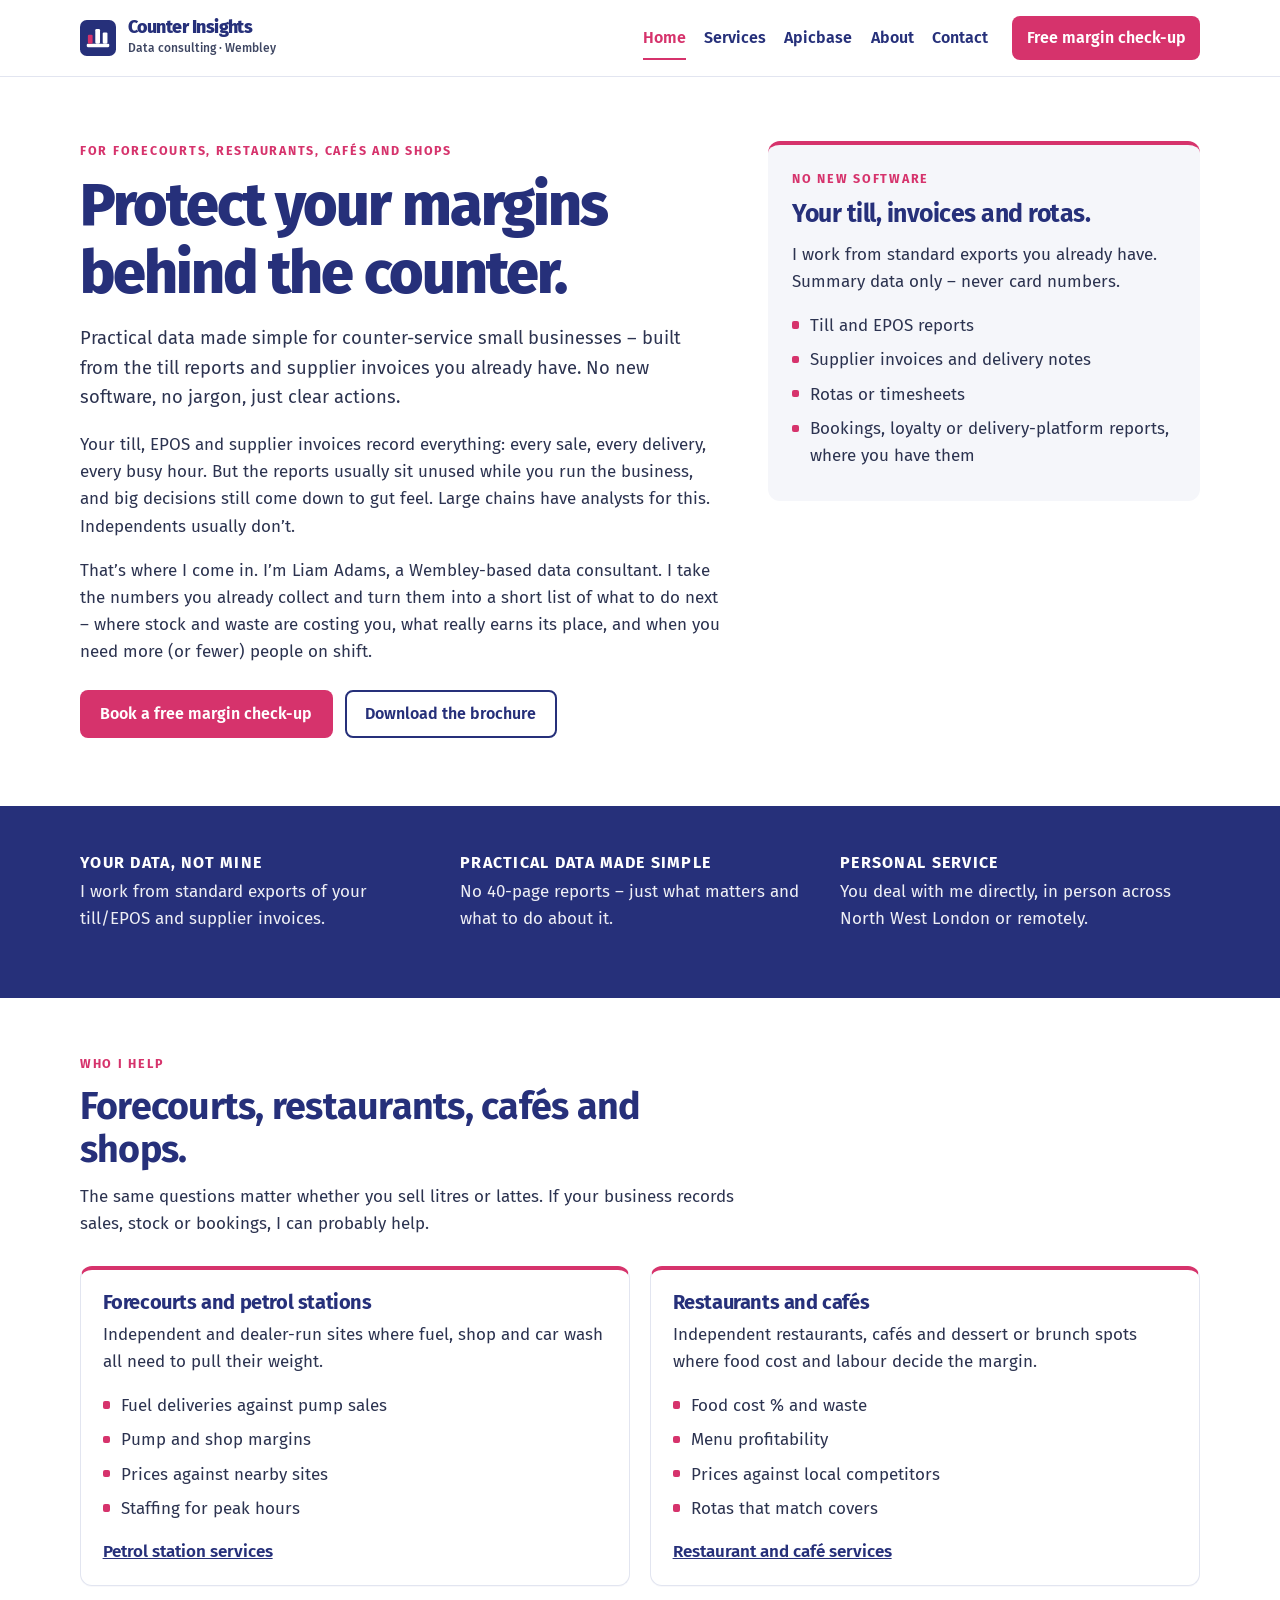
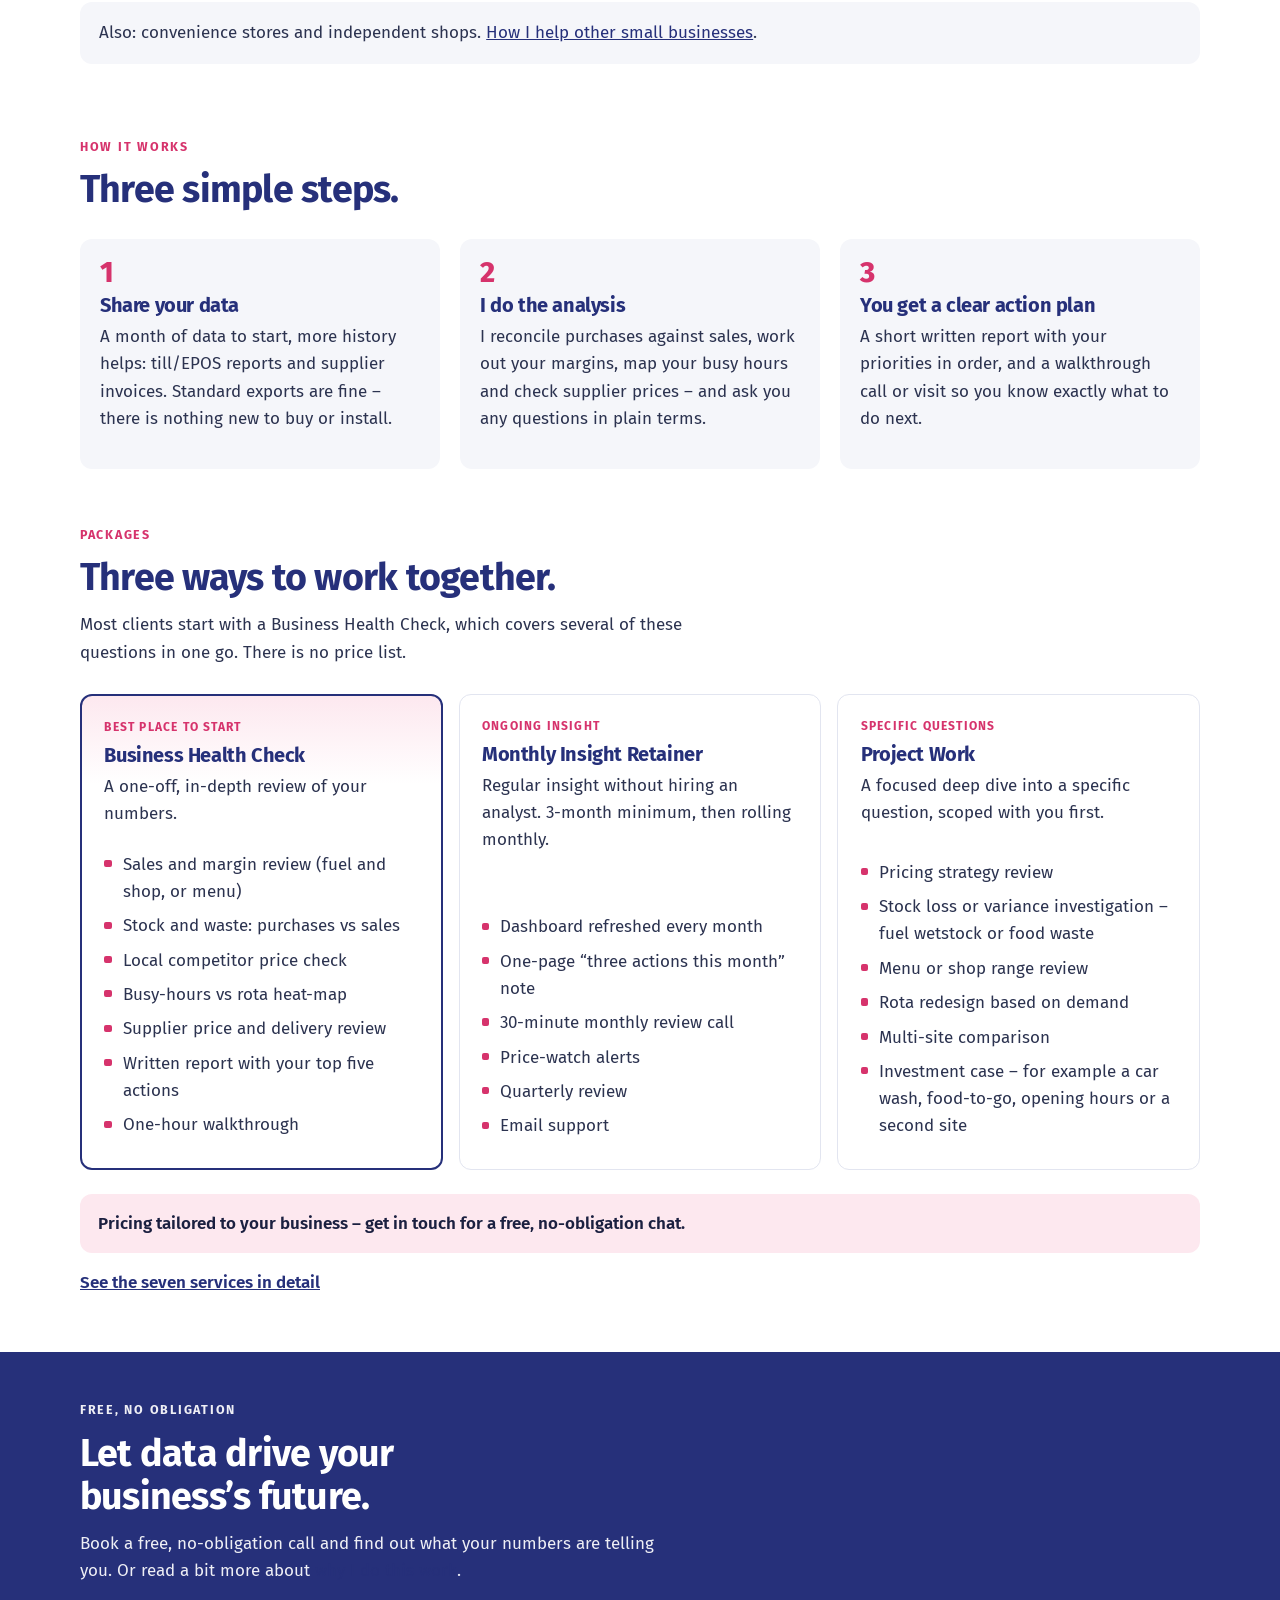
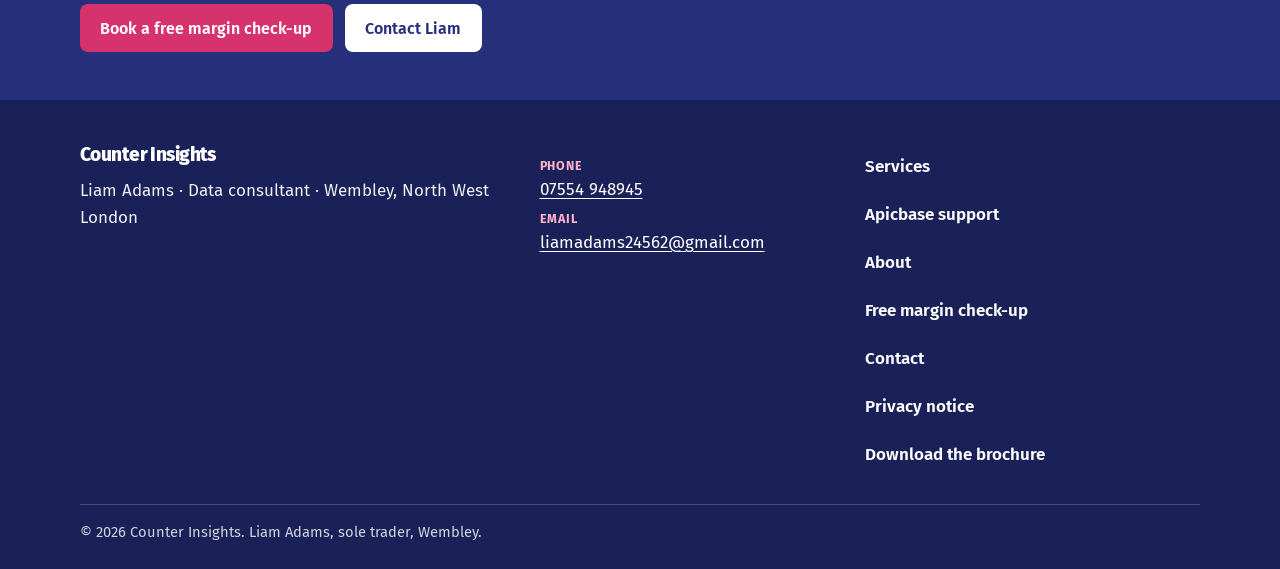
==== index.html @ f40fc2a0 "Add the Counter Insights marketing site Static pages for services, Apicbase support, about, a free m" ====
<!DOCTYPE html>
<html lang="en-GB">
<head>
  <meta charset="utf-8">
  <meta name="viewport" content="width=device-width, initial-scale=1">
  <title>Counter Insights | Protect your margins</title>
  <meta name="description" content="Data consulting for restaurants, cafés, shops and petrol stations. Turn the till, stock and rota numbers you already have into clear actions. Based in Wembley, North West London.">
  <meta name="author" content="Liam Adams">
  <meta name="theme-color" content="#26307a">
  <link rel="canonical" href="https://counter-insights-website.netlify.app/">
  <meta property="og:title" content="Counter Insights | Protect your margins">
  <meta property="og:description" content="Practical data for restaurants, cafés, shops and petrol stations, built from the till reports and supplier invoices you already have.">
  <meta property="og:type" content="website">
  <meta property="og:locale" content="en_GB">
  <meta property="og:site_name" content="Counter Insights">
  <meta property="og:url" content="https://counter-insights-website.netlify.app/">
  <meta property="og:image" content="https://counter-insights-website.netlify.app/assets/og-image.png">
  <meta property="og:image:width" content="1200">
  <meta property="og:image:height" content="630">
  <meta property="og:image:alt" content="Counter Insights. Protect your margins behind the counter.">
  <meta name="twitter:card" content="summary_large_image">
  <link rel="icon" href="assets/favicon.svg" type="image/svg+xml">
  <link rel="icon" href="assets/favicon-32.png" type="image/png" sizes="32x32">
  <link rel="apple-touch-icon" href="assets/apple-touch-icon.png">
  <link rel="stylesheet" href="css/styles.css">
  <script type="application/ld+json">
  {
    "@context": "https://schema.org",
    "@type": "ProfessionalService",
    "name": "Counter Insights",
    "description": "Practical data consulting for restaurants, cafés, shops and petrol stations.",
    "founder": {
      "@type": "Person",
      "name": "Liam Adams",
      "jobTitle": "Data consultant"
    },
    "areaServed": [
      { "@type": "AdministrativeArea", "name": "North West London" },
      { "@type": "Country", "name": "United Kingdom" }
    ],
    "address": {
      "@type": "PostalAddress",
      "addressLocality": "Wembley",
      "addressRegion": "London",
      "addressCountry": "GB"
    },
    "telephone": "+447554948945",
    "email": "liamadams24562@gmail.com",
    "image": "https://counter-insights-website.netlify.app/assets/og-image.png",
    "url": "https://counter-insights-website.netlify.app/"
  }
  </script>
  <script>document.documentElement.classList.add("js");</script>
</head>
<body>
  <a class="skip-link" href="#main">Skip to content</a>
  <header class="site-header">
    <div class="container header-inner">
      <a class="wordmark" href="index.html">
        <img src="assets/favicon.svg" alt="" width="36" height="36">
        <span>
          <span class="wordmark-name">Counter Insights</span>
          <span class="wordmark-tag">Data consulting · Wembley</span>
        </span>
      </a>
      <button class="nav-toggle" type="button" aria-expanded="false" aria-controls="site-nav">
        <span class="nav-toggle-icon" aria-hidden="true"></span>
        <span class="visually-hidden">Menu</span>
      </button>
      <nav id="site-nav" class="site-nav" aria-label="Main">
        <ul>
          <li><a href="index.html" aria-current="page">Home</a></li>
          <li><a href="services.html">Services</a></li>
          <li><a href="apicbase.html">Apicbase</a></li>
          <li><a href="about.html">About</a></li>
          <li><a href="contact.html">Contact</a></li>
          <li><a class="nav-cta" href="margin-check.html">Free margin check-up</a></li>
        </ul>
      </nav>
    </div>
  </header>

  <main id="main">
    <section class="hero">
      <div class="container hero-grid">
        <div>
          <p class="eyebrow">For forecourts, restaurants, cafés and shops</p>
          <h1>Protect your margins behind the counter.</h1>
          <p class="lede">Practical data made simple for counter-service small businesses – built from the till reports and supplier invoices you already have. No new software, no jargon, just clear actions.</p>
          <p>Your till, EPOS and supplier invoices record everything: every sale, every delivery, every busy hour. But the reports usually sit unused while you run the business, and big decisions still come down to gut feel. Large chains have analysts for this. Independents usually don’t.</p>
          <p>That’s where I come in. I’m Liam Adams, a Wembley-based data consultant. I take the numbers you already collect and turn them into a short list of what to do next – where stock and waste are costing you, what really earns its place, and when you need more (or fewer) people on shift.</p>
          <div class="actions">
            <a class="button button-primary" href="margin-check.html">Book a free margin check-up</a>
            <a class="button button-secondary" href="assets/counter-insights-brochure.pdf" download>Download the brochure</a>
          </div>
        </div>
        <aside class="hero-panel" aria-label="What the work is built from">
          <p class="eyebrow">No new software</p>
          <h2>Your till, invoices and rotas.</h2>
          <p>I work from standard exports you already have. Summary data only – never card numbers.</p>
          <ul class="ticks">
            <li>Till and EPOS reports</li>
            <li>Supplier invoices and delivery notes</li>
            <li>Rotas or timesheets</li>
            <li>Bookings, loyalty or delivery-platform reports, where you have them</li>
          </ul>
        </aside>
      </div>
    </section>

    <section class="band" aria-labelledby="principles-heading">
      <div class="container">
        <h2 id="principles-heading" class="visually-hidden">How I work</h2>
        <div class="principle-grid">
          <article class="principle">
            <h3>Your data, not mine</h3>
            <p>I work from standard exports of your till/EPOS and supplier invoices.</p>
          </article>
          <article class="principle">
            <h3>Practical data made simple</h3>
            <p>No 40-page reports – just what matters and what to do about it.</p>
          </article>
          <article class="principle">
            <h3>Personal service</h3>
            <p>You deal with me directly, in person across North West London or remotely.</p>
          </article>
        </div>
      </div>
    </section>

    <section class="section" aria-labelledby="who-heading">
      <div class="container">
        <div class="section-head">
          <p class="eyebrow">Who I help</p>
          <h2 id="who-heading">Forecourts, restaurants, cafés and shops.</h2>
          <p>The same questions matter whether you sell litres or lattes. If your business records sales, stock or bookings, I can probably help.</p>
        </div>
        <div class="card-grid two">
          <article class="card card-accent">
            <h3><a href="services.html#petrol-stations">Forecourts and petrol stations</a></h3>
            <p>Independent and dealer-run sites where fuel, shop and car wash all need to pull their weight.</p>
            <ul class="ticks">
              <li>Fuel deliveries against pump sales</li>
              <li>Pump and shop margins</li>
              <li>Prices against nearby sites</li>
              <li>Staffing for peak hours</li>
            </ul>
            <p class="more"><a href="services.html#petrol-stations">Petrol station services</a></p>
          </article>
          <article class="card card-accent">
            <h3><a href="services.html#restaurants">Restaurants and cafés</a></h3>
            <p>Independent restaurants, cafés and dessert or brunch spots where food cost and labour decide the margin.</p>
            <ul class="ticks">
              <li>Food cost % and waste</li>
              <li>Menu profitability</li>
              <li>Prices against local competitors</li>
              <li>Rotas that match covers</li>
            </ul>
            <p class="more"><a href="services.html#restaurants">Restaurant and café services</a></p>
          </article>
        </div>
        <p class="note">Also: convenience stores and independent shops. <a href="services.html#shops">How I help other small businesses</a>.</p>
      </div>
    </section>

    <section class="section section-follow" aria-labelledby="how-heading">
      <div class="container">
        <div class="section-head">
          <p class="eyebrow">How it works</p>
          <h2 id="how-heading">Three simple steps.</h2>
        </div>
        <div class="steps">
          <article class="step">
            <span class="step-num">1</span>
            <h3>Share your data</h3>
            <p>A month of data to start, more history helps: till/EPOS reports and supplier invoices. Standard exports are fine – there is nothing new to buy or install.</p>
          </article>
          <article class="step">
            <span class="step-num">2</span>
            <h3>I do the analysis</h3>
            <p>I reconcile purchases against sales, work out your margins, map your busy hours and check supplier prices – and ask you any questions in plain terms.</p>
          </article>
          <article class="step">
            <span class="step-num">3</span>
            <h3>You get a clear action plan</h3>
            <p>A short written report with your priorities in order, and a walkthrough call or visit so you know exactly what to do next.</p>
          </article>
        </div>
      </div>
    </section>

    <section class="section section-follow" id="packages" aria-labelledby="packages-heading">
      <div class="container">
        <div class="section-head">
          <p class="eyebrow">Packages</p>
          <h2 id="packages-heading">Three ways to work together.</h2>
          <p>Most clients start with a Business Health Check, which covers several of these questions in one go. There is no price list.</p>
        </div>
        <div class="package-grid">
          <article class="package package-featured">
            <p class="package-kicker">Best place to start</p>
            <h3>Business Health Check</h3>
            <p>A one-off, in-depth review of your numbers.</p>
            <ul class="ticks">
              <li>Sales and margin review (fuel and shop, or menu)</li>
              <li>Stock and waste: purchases vs sales</li>
              <li>Local competitor price check</li>
              <li>Busy-hours vs rota heat-map</li>
              <li>Supplier price and delivery review</li>
              <li>Written report with your top five actions</li>
              <li>One-hour walkthrough</li>
            </ul>
          </article>
          <article class="package">
            <p class="package-kicker">Ongoing insight</p>
            <h3>Monthly Insight Retainer</h3>
            <p>Regular insight without hiring an analyst. 3-month minimum, then rolling monthly.</p>
            <ul class="ticks">
              <li>Dashboard refreshed every month</li>
              <li>One-page “three actions this month” note</li>
              <li>30-minute monthly review call</li>
              <li>Price-watch alerts</li>
              <li>Quarterly review</li>
              <li>Email support</li>
            </ul>
          </article>
          <article class="package">
            <p class="package-kicker">Specific questions</p>
            <h3>Project Work</h3>
            <p>A focused deep dive into a specific question, scoped with you first.</p>
            <ul class="ticks">
              <li>Pricing strategy review</li>
              <li>Stock loss or variance investigation – fuel wetstock or food waste</li>
              <li>Menu or shop range review</li>
              <li>Rota redesign based on demand</li>
              <li>Multi-site comparison</li>
              <li>Investment case – for example a car wash, food-to-go, opening hours or a second site</li>
            </ul>
          </article>
        </div>
        <p class="price-note">Pricing tailored to your business – get in touch for a free, no-obligation chat.</p>
        <p class="more"><a href="services.html#seven-services">See the seven services in detail</a></p>
      </div>
    </section>

    <section class="cta-band" aria-labelledby="cta-heading">
      <div class="container">
        <p class="eyebrow eyebrow-light">Free, no obligation</p>
        <h2 id="cta-heading">Let data drive your business’s future.</h2>
        <p>Book a free, no-obligation call and find out what your numbers are telling you. Or read a bit more about <a href="about.html">why I do this work</a>.</p>
        <div class="actions">
          <a class="button button-primary" href="margin-check.html">Book a free margin check-up</a>
          <a class="button button-on-navy" href="contact.html">Contact Liam</a>
        </div>
      </div>
    </section>
  </main>

  <footer class="site-footer">
    <div class="container footer-grid">
      <div>
        <p class="footer-brand">Counter Insights</p>
        <p>Liam Adams · Data consultant · Wembley, North West London</p>
      </div>
      <div>
        <ul class="contact-list">
          <li>
            <span>Phone</span>
            <a href="tel:+447554948945">07554 948945</a>
          </li>
          <li>
            <span>Email</span>
            <a href="mailto:liamadams24562@gmail.com">liamadams24562@gmail.com</a>
          </li>
        </ul>
      </div>
      <nav aria-label="Footer">
        <ul class="footer-nav">
          <li><a href="services.html">Services</a></li>
          <li><a href="apicbase.html">Apicbase support</a></li>
          <li><a href="about.html">About</a></li>
          <li><a href="margin-check.html">Free margin check-up</a></li>
          <li><a href="contact.html">Contact</a></li>
          <li><a href="privacy.html">Privacy notice</a></li>
          <li><a href="assets/counter-insights-brochure.pdf" download>Download the brochure</a></li>
        </ul>
      </nav>
    </div>
    <div class="container">
      <p class="legal">© 2026 Counter Insights. Liam Adams, sole trader, Wembley.</p>
    </div>
  </footer>
  <script src="js/nav.js"></script>
</body>
</html>
---- css/styles.css ----
@font-face {
  font-family: "Fira Sans";
  font-style: normal;
  font-weight: 400;
  font-display: swap;
  src: url("../fonts/fira-sans-400.woff2") format("woff2");
}

@font-face {
  font-family: "Fira Sans";
  font-style: italic;
  font-weight: 400;
  font-display: swap;
  src: url("../fonts/fira-sans-400i.woff2") format("woff2");
}

@font-face {
  font-family: "Fira Sans";
  font-style: normal;
  font-weight: 500;
  font-display: swap;
  src: url("../fonts/fira-sans-500.woff2") format("woff2");
}

@font-face {
  font-family: "Fira Sans";
  font-style: normal;
  font-weight: 600;
  font-display: swap;
  src: url("../fonts/fira-sans-600.woff2") format("woff2");
}

@font-face {
  font-family: "Fira Sans";
  font-style: normal;
  font-weight: 700;
  font-display: swap;
  src: url("../fonts/fira-sans-700.woff2") format("woff2");
}

@font-face {
  font-family: "Fira Sans";
  font-style: normal;
  font-weight: 800;
  font-display: swap;
  src: url("../fonts/fira-sans-800.woff2") format("woff2");
}

:root {
  --navy: #26307a;
  --navy-deep: #1a2158;
  --ink: #1b2040;
  --body: #2c3350;
  --muted: #3e4662;
  --magenta: #d6336c;
  --magenta-dark: #b42359;
  --line: #e2e5f0;
  --mist: #f5f6fa;
  --pink: #fde8ef;
  --pink-text: #ffb3cb;
  --white: #ffffff;
  --shadow: 0 18px 40px rgba(38, 48, 122, 0.08);
  --radius: 12px;
  --header: 4.75rem;
}

*,
*::before,
*::after {
  box-sizing: border-box;
}

html {
  scroll-behavior: smooth;
}

@media (prefers-reduced-motion: reduce) {
  html {
    scroll-behavior: auto;
  }

  *,
  *::before,
  *::after {
    animation: none !important;
    transition: none !important;
  }
}

body {
  margin: 0;
  font-family: "Fira Sans", "Segoe UI", sans-serif;
  font-size: 1.0625rem;
  line-height: 1.6;
  color: var(--body);
  background: var(--white);
}

img {
  max-width: 100%;
  height: auto;
}

h1,
h2,
h3,
h4,
p,
ul,
ol {
  margin-top: 0;
}

h1,
h2,
h3,
h4 {
  color: var(--navy);
  line-height: 1.15;
  letter-spacing: -0.02em;
}

h1 {
  font-size: clamp(2.2rem, 5vw, 3.7rem);
  font-weight: 800;
  letter-spacing: -0.035em;
  margin-bottom: 1rem;
}

h2 {
  font-size: clamp(1.7rem, 3vw, 2.35rem);
  font-weight: 700;
  margin-bottom: 0.75rem;
}

h3 {
  font-size: 1.25rem;
  font-weight: 700;
  margin-bottom: 0.4rem;
}

h4 {
  font-size: 0.78rem;
  font-weight: 700;
  letter-spacing: 0.08em;
  text-transform: uppercase;
  color: var(--magenta);
  margin-bottom: 0.45rem;
}

p,
li,
h1,
h2,
h3 {
  overflow-wrap: break-word;
}

a {
  color: var(--navy);
}

a:hover {
  color: var(--magenta-dark);
}

:focus-visible {
  outline: 3px solid var(--navy);
  outline-offset: 3px;
}

.skip-link {
  position: absolute;
  left: 1rem;
  top: -4rem;
  z-index: 100;
  background: var(--navy);
  color: var(--white);
  padding: 0.6rem 1rem;
  text-decoration: none;
  font-weight: 600;
}

.skip-link:focus {
  top: 0.75rem;
}

.visually-hidden {
  position: absolute;
  width: 1px;
  height: 1px;
  padding: 0;
  margin: -1px;
  overflow: hidden;
  clip: rect(0, 0, 0, 0);
  white-space: nowrap;
  border: 0;
}

.container {
  width: min(1120px, calc(100% - 2rem));
  margin-inline: auto;
}

.eyebrow {
  margin-bottom: 0.7rem;
  font-size: 0.78rem;
  font-weight: 700;
  letter-spacing: 0.14em;
  text-transform: uppercase;
  color: var(--magenta);
}

.lede {
  font-size: 1.15rem;
  max-width: 42rem;
}

.prose {
  max-width: 42rem;
}

.prose > * + * {
  margin-top: 1rem;
}

.prose a,
.fine a,
.contact-list a {
  text-underline-offset: 0.15em;
}

.site-header {
  position: sticky;
  top: 0;
  z-index: 40;
  background: var(--white);
  border-bottom: 1px solid var(--line);
}

.header-inner {
  position: relative;
  display: flex;
  flex-wrap: wrap;
  align-items: center;
  justify-content: space-between;
  gap: 0.5rem 1rem;
  min-height: var(--header);
}

.wordmark {
  display: flex;
  align-items: center;
  gap: 0.75rem;
  color: var(--navy);
  text-decoration: none;
  min-width: 0;
}

.wordmark:hover {
  color: var(--navy);
}

.wordmark img {
  width: 36px;
  height: 36px;
  flex: none;
}

.wordmark-name {
  display: block;
  font-weight: 800;
  font-size: 1.12rem;
  letter-spacing: -0.03em;
  line-height: 1.1;
}

.wordmark-tag {
  display: block;
  margin-top: 0.12rem;
  font-size: 0.75rem;
  font-weight: 500;
  color: var(--muted);
}

.nav-toggle {
  display: none;
  align-items: center;
  justify-content: center;
  width: 44px;
  height: 44px;
  border: 1px solid var(--line);
  border-radius: 8px;
  background: var(--white);
  cursor: pointer;
}

html.js .nav-toggle {
  display: inline-flex;
}

.nav-toggle-icon {
  display: block;
  width: 1.15rem;
  height: 2px;
  border-radius: 1px;
  background: var(--navy);
  box-shadow: 0 -6px 0 var(--navy), 0 6px 0 var(--navy);
}

.site-nav ul {
  display: flex;
  flex-direction: column;
  gap: 0.1rem;
  list-style: none;
  margin: 0;
  padding: 0.35rem 0 0.75rem;
}

.site-nav a {
  display: inline-flex;
  align-items: center;
  min-height: 44px;
  padding: 0.2rem 0;
  color: var(--navy);
  font-weight: 600;
  font-size: 1rem;
  text-decoration: none;
}

.site-nav a:hover {
  color: var(--magenta-dark);
}

.site-nav a[aria-current="page"] {
  color: var(--magenta);
  box-shadow: inset 0 -2px 0 var(--magenta);
}

.site-nav a.nav-cta {
  justify-content: center;
  margin-top: 0.35rem;
  padding: 0.55rem 0.9rem;
  border-radius: 8px;
  background: var(--magenta);
  color: var(--white);
  box-shadow: none;
}

.site-nav a.nav-cta:hover {
  background: var(--magenta-dark);
  color: var(--white);
}

.site-nav a.nav-cta[aria-current="page"] {
  background: var(--navy);
  color: var(--white);
  box-shadow: none;
}

html.js .site-nav {
  display: none;
  position: absolute;
  top: calc(100% + 1px);
  left: 0;
  right: 0;
  padding: 0.4rem 0 0.9rem;
  background: var(--white);
  border-bottom: 1px solid var(--line);
  box-shadow: var(--shadow);
}

html.js .site-nav.is-open {
  display: block;
}

@media (min-width: 960px) {
  html.js .nav-toggle {
    display: none;
  }

  .site-nav,
  html.js .site-nav,
  html.js .site-nav.is-open {
    display: block;
    position: static;
    padding: 0;
    border: 0;
    box-shadow: none;
  }

  .site-nav ul {
    flex-direction: row;
    align-items: center;
    gap: 0.15rem 1.15rem;
    padding: 0;
  }

  .site-nav {
    flex: 0 1 auto;
  }

  .site-nav a.nav-cta {
    margin-top: 0;
    margin-left: 0.35rem;
  }
}

@media (max-width: 959px) {
  .site-nav {
    flex: 1 1 100%;
  }

  .site-nav a.nav-cta {
    width: 100%;
  }
}

@media (max-width: 380px) {
  .wordmark-tag {
    display: none;
  }
}

.hero {
  padding: 2.75rem 0 3.25rem;
}

.hero-grid {
  display: grid;
  gap: 2rem;
}

.hero p {
  max-width: 40rem;
}

.actions {
  display: flex;
  flex-wrap: wrap;
  gap: 0.75rem;
  margin-top: 1.5rem;
}

.button {
  display: inline-flex;
  align-items: center;
  justify-content: center;
  min-height: 48px;
  padding: 0.7rem 1.15rem;
  border: 2px solid transparent;
  border-radius: 8px;
  font-family: inherit;
  font-size: 1rem;
  font-weight: 600;
  line-height: 1.2;
  text-align: center;
  text-decoration: none;
  cursor: pointer;
}

.button-primary {
  background: var(--magenta);
  color: var(--white);
}

.button-primary:hover {
  background: var(--magenta-dark);
  color: var(--white);
}

.button-secondary {
  background: var(--white);
  color: var(--navy);
  border-color: var(--navy);
}

.button-secondary:hover {
  background: var(--mist);
  color: var(--navy);
}

.button-on-navy {
  background: var(--white);
  color: var(--navy);
}

.button-on-navy:hover {
  background: var(--pink);
  color: var(--navy);
}

.text-link {
  font-weight: 600;
}

.hero-panel {
  background: var(--mist);
  border-radius: var(--radius);
  padding: 1.5rem;
  border-top: 4px solid var(--magenta);
}

.hero-panel h2 {
  font-size: 1.55rem;
}

.hero-panel ul {
  margin-bottom: 0;
}

.band {
  background: var(--navy);
  color: var(--white);
  padding: 3rem 0;
}

.band h2,
.band h3 {
  color: var(--white);
}

.band p,
.band li {
  color: rgba(255, 255, 255, 0.92);
}

.band a {
  color: var(--white);
}

.eyebrow-light {
  color: var(--pink-text);
}

.band :focus-visible,
.site-footer :focus-visible,
.cta-band :focus-visible {
  outline-color: var(--white);
}

.principle-grid,
.card-grid,
.package-grid,
.split,
.steps {
  display: grid;
  gap: 1rem;
}

.principle h3 {
  font-size: 1rem;
  letter-spacing: 0.08em;
  text-transform: uppercase;
}

.section {
  padding: 3.5rem 0;
}

.section-head {
  margin-bottom: 1.75rem;
  max-width: 42rem;
}

.card {
  background: var(--white);
  border: 1px solid var(--line);
  border-radius: var(--radius);
  padding: 1.35rem 1.35rem 1.2rem;
  box-shadow: 0 1px 0 rgba(38, 48, 122, 0.03);
}

.card-accent {
  border-top: 4px solid var(--magenta);
}

.card h3 a {
  color: inherit;
  text-decoration: none;
}

.card h3 a:hover {
  color: var(--magenta-dark);
}

.ticks,
.plain-list {
  padding: 0;
  margin: 0.4rem 0 0;
  list-style: none;
}

.ticks li,
.plain-list li {
  position: relative;
  margin: 0.45rem 0;
  padding-left: 1.15rem;
}

.ticks li::before,
.plain-list li::before {
  content: "";
  position: absolute;
  left: 0;
  top: 0.55em;
  width: 0.45rem;
  height: 0.45rem;
  border-radius: 2px;
  background: var(--magenta);
}

.band .ticks li::before {
  background: var(--pink-text);
}

.more {
  margin-top: 1rem;
  margin-bottom: 0;
  font-weight: 600;
}

.note {
  margin-top: 1rem;
  padding: 1.1rem 1.2rem;
  background: var(--mist);
  border-radius: var(--radius);
}

.steps {
  counter-reset: step;
}

.step {
  padding: 1.25rem;
  background: var(--mist);
  border-radius: var(--radius);
}

.step-num {
  display: block;
  margin-bottom: 0.35rem;
  font-size: 1.8rem;
  font-weight: 800;
  letter-spacing: -0.04em;
  color: var(--magenta);
  line-height: 1;
}

.package {
  display: flex;
  flex-direction: column;
  height: 100%;
  padding: 1.4rem;
  border: 1px solid var(--line);
  border-radius: var(--radius);
  background: var(--white);
}

.package-featured {
  border: 2px solid var(--navy);
  background: linear-gradient(180deg, var(--pink) 0, var(--white) 5.5rem);
}

.package-kicker {
  margin-bottom: 0.35rem;
  font-size: 0.75rem;
  font-weight: 700;
  letter-spacing: 0.1em;
  text-transform: uppercase;
  color: var(--magenta);
}

.package p {
  margin-bottom: 0.4rem;
}

.package .ticks {
  margin-top: auto;
  padding-top: 0.6rem;
}

.price-note {
  margin: 1.5rem 0 0;
  padding: 1rem 1.15rem;
  background: var(--pink);
  border-radius: var(--radius);
  color: var(--ink);
  font-weight: 600;
}

.on-this-page {
  display: flex;
  flex-wrap: wrap;
  gap: 0.5rem;
  margin: 1.25rem 0 0;
}

.on-this-page a {
  display: inline-flex;
  align-items: center;
  min-height: 40px;
  padding: 0.25rem 0.75rem;
  border: 1px solid var(--line);
  border-radius: 999px;
  background: var(--white);
  font-size: 0.95rem;
  font-weight: 600;
  text-decoration: none;
}

.on-this-page a:hover {
  border-color: var(--navy);
  background: var(--mist);
}

.audience + .audience {
  margin-top: 2.5rem;
}

.service-block {
  display: grid;
  gap: 1rem;
  padding: 1.4rem 0;
  border-top: 1px solid var(--line);
}

.service-block p:last-child {
  margin-bottom: 0;
}

.quote {
  margin: 1.5rem 0;
  padding: 0.2rem 0 0.2rem 1rem;
  border-left: 4px solid var(--magenta);
  font-size: 1.25rem;
  font-weight: 500;
  color: var(--navy);
}

.quote p {
  margin: 0;
}

.card h2 {
  font-size: 1.45rem;
}

.section-follow {
  padding-top: 0;
}

.prose-gap {
  margin-top: 1.75rem;
}

.site-footer .contact-list span {
  color: var(--pink-text);
}

.split-text > * + * {
  margin-top: 1rem;
}

.page-hero {
  padding: 2.5rem 0 0.5rem;
}

.cta-band {
  background: var(--navy);
  color: var(--white);
  padding: 3rem 0;
}

.cta-band h2 {
  color: var(--white);
  max-width: 18ch;
}

.cta-band p {
  max-width: 38rem;
  color: rgba(255, 255, 255, 0.92);
}

.cta-band .actions {
  margin-top: 1.25rem;
}

.contact-layout {
  display: grid;
  gap: 2rem;
}

.contact-list {
  list-style: none;
  padding: 0;
  margin: 1rem 0 0;
}

.contact-list li {
  margin: 0.35rem 0;
}

.contact-list span {
  display: block;
  font-size: 0.78rem;
  font-weight: 700;
  letter-spacing: 0.08em;
  text-transform: uppercase;
  color: var(--magenta);
}

.form {
  display: grid;
  gap: 1rem;
  padding: 1.25rem;
  border: 1px solid var(--line);
  border-radius: var(--radius);
  background: var(--white);
}

.field {
  display: grid;
  gap: 0.35rem;
}

.field label,
.check label {
  font-weight: 600;
  color: var(--navy);
}

.req {
  color: var(--magenta);
}

input,
select,
textarea {
  width: 100%;
  padding: 0.7rem 0.8rem;
  border: 1px solid #b7bdd0;
  border-radius: 8px;
  background: var(--white);
  color: var(--ink);
  font: inherit;
  line-height: 1.4;
}

input,
select {
  min-height: 48px;
}

textarea {
  min-height: 9rem;
  resize: vertical;
}

input:focus-visible,
select:focus-visible,
textarea:focus-visible {
  border-color: var(--navy);
}

input:user-invalid,
select:user-invalid,
textarea:user-invalid {
  border-color: var(--magenta);
}

.check {
  display: flex;
  align-items: flex-start;
  gap: 0.75rem;
}

.check input {
  width: 1.25rem;
  height: 1.25rem;
  margin-top: 0.2rem;
  accent-color: var(--magenta);
}

.form .button {
  justify-self: start;
}

@media (max-width: 719px) {
  .form .button {
    width: 100%;
  }
}

.form-note {
  margin: 0;
  color: var(--muted);
  font-size: 0.95rem;
}

.site-footer {
  background: var(--navy-deep);
  color: rgba(255, 255, 255, 0.92);
  padding: 2.5rem 0 1.5rem;
}

.footer-grid {
  display: grid;
  gap: 1.5rem;
}

.footer-brand {
  margin: 0 0 0.35rem;
  font-size: 1.2rem;
  font-weight: 800;
  letter-spacing: -0.03em;
  color: var(--white);
}

.site-footer a {
  color: var(--white);
}

.site-footer a:hover {
  color: var(--pink-text);
}

.footer-nav {
  list-style: none;
  margin: 0;
  padding: 0;
}

.footer-nav li {
  margin: 0.25rem 0;
}

.footer-nav a {
  display: inline-flex;
  min-height: 44px;
  align-items: center;
  text-decoration: none;
  font-weight: 600;
}

.footer-nav a:hover {
  text-decoration: underline;
  text-underline-offset: 0.15em;
}

.legal {
  margin: 1.5rem 0 0;
  padding-top: 1rem;
  border-top: 1px solid rgba(255, 255, 255, 0.18);
  font-size: 0.92rem;
  color: rgba(255, 255, 255, 0.8);
}

[id] {
  scroll-margin-top: 5.5rem;
}

@media (min-width: 720px) {
  .container {
    width: min(1120px, calc(100% - 3rem));
  }

  .hero {
    padding: 4rem 0 4.25rem;
  }

  .hero-grid,
  .split,
  .contact-layout {
    grid-template-columns: 1.2fr 0.8fr;
    align-items: start;
    gap: 2.5rem;
  }

  .contact-layout {
    grid-template-columns: 0.8fr 1.2fr;
  }

  .principle-grid,
  .card-grid,
  .steps {
    grid-template-columns: repeat(3, 1fr);
    gap: 1.25rem;
  }

  .card-grid.two {
    grid-template-columns: 1fr 1fr;
  }

  .package-grid {
    grid-template-columns: repeat(3, 1fr);
    align-items: stretch;
  }

  .footer-grid {
    grid-template-columns: 1.3fr 0.9fr 1fr;
    align-items: start;
  }

  .service-block {
    grid-template-columns: 0.85fr 1fr 1fr;
    gap: 1.5rem;
    align-items: start;
  }
}

@media (max-width: 719px) {
  .principle-grid,
  .card-grid.two,
  .package-grid {
    grid-template-columns: 1fr;
  }
}

@media print {
  .nav-toggle,
  .skip-link {
    display: none !important;
  }

  .site-header {
    position: static;
  }

  .site-nav,
  html.js .site-nav {
    display: block !important;
    position: static !important;
    box-shadow: none !important;
  }

  .band,
  .cta-band,
  .site-footer {
    background: var(--white);
    color: var(--ink);
  }

  .band h2,
  .band h3,
  .cta-band h2,
  .footer-brand {
    color: var(--navy);
  }

  .band p,
  .band li,
  .cta-band p,
  .site-footer,
  .site-footer a,
  .legal {
    color: var(--ink);
  }
}
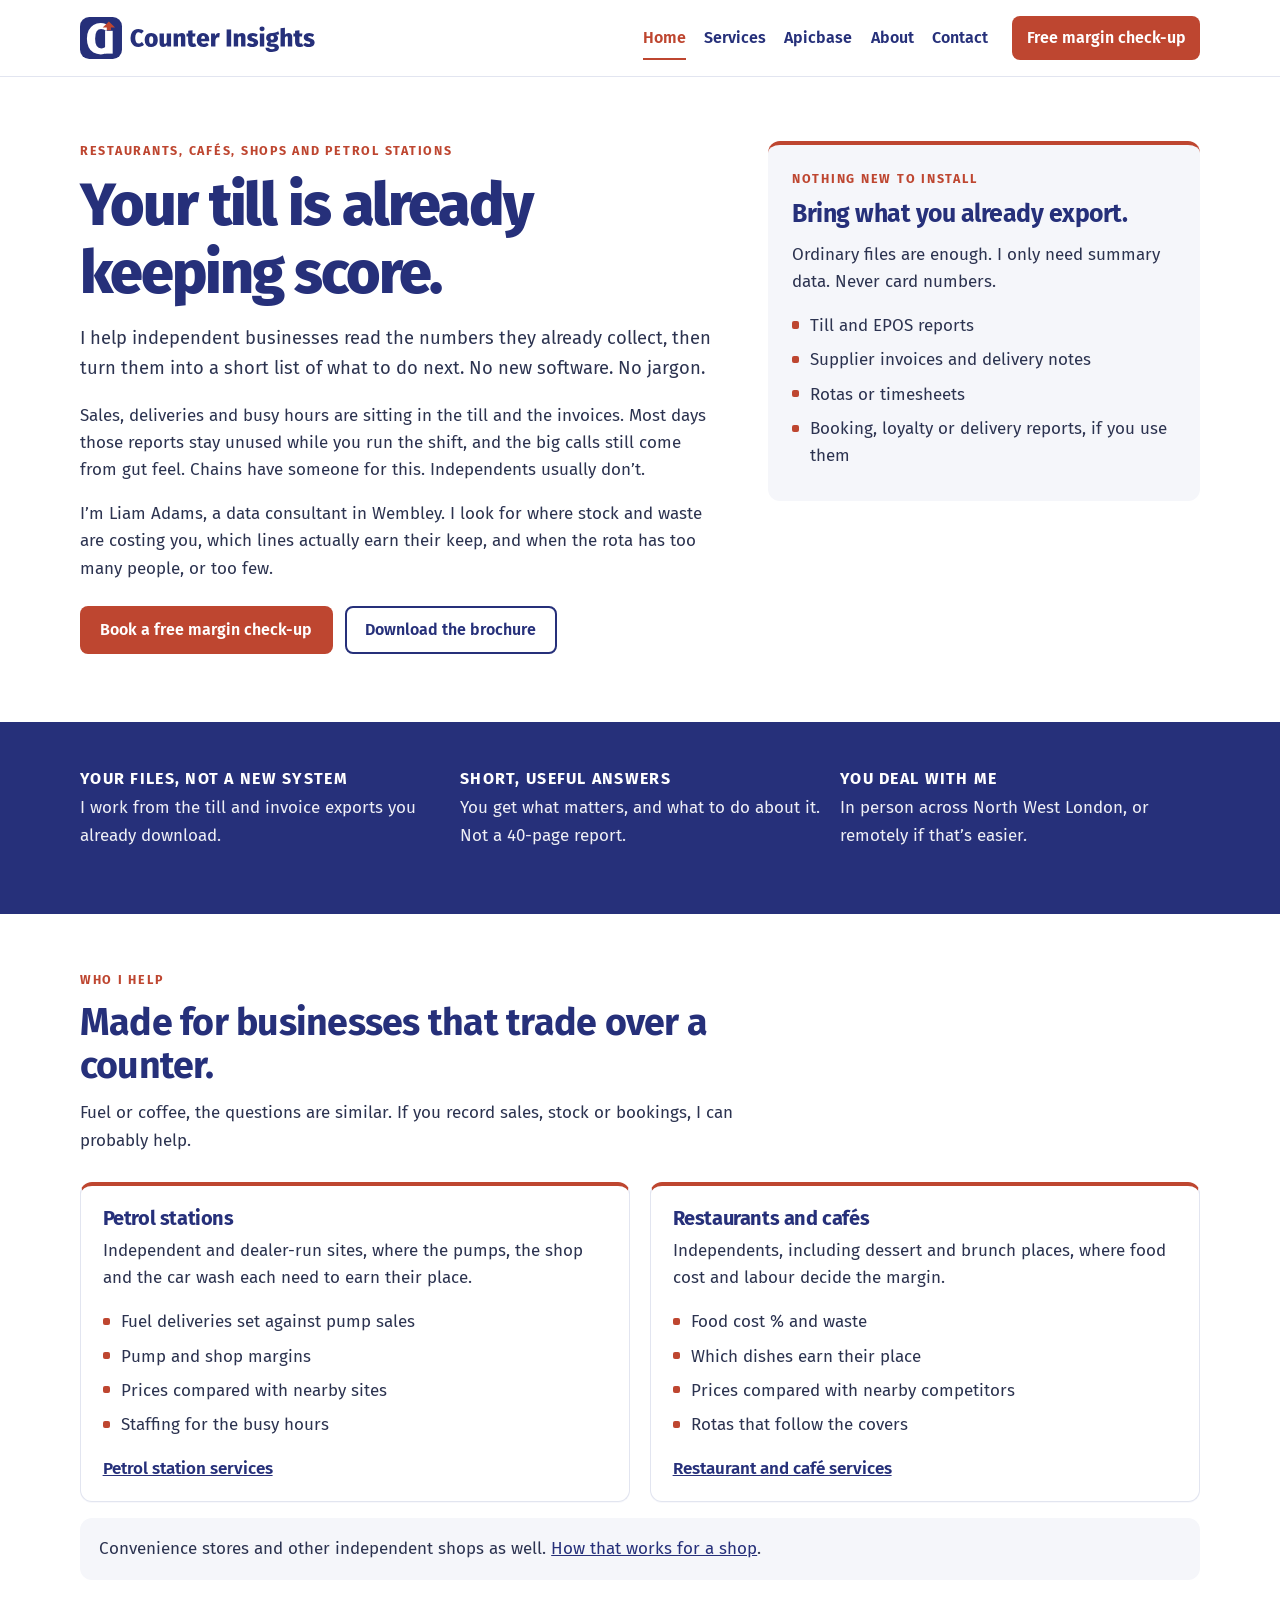
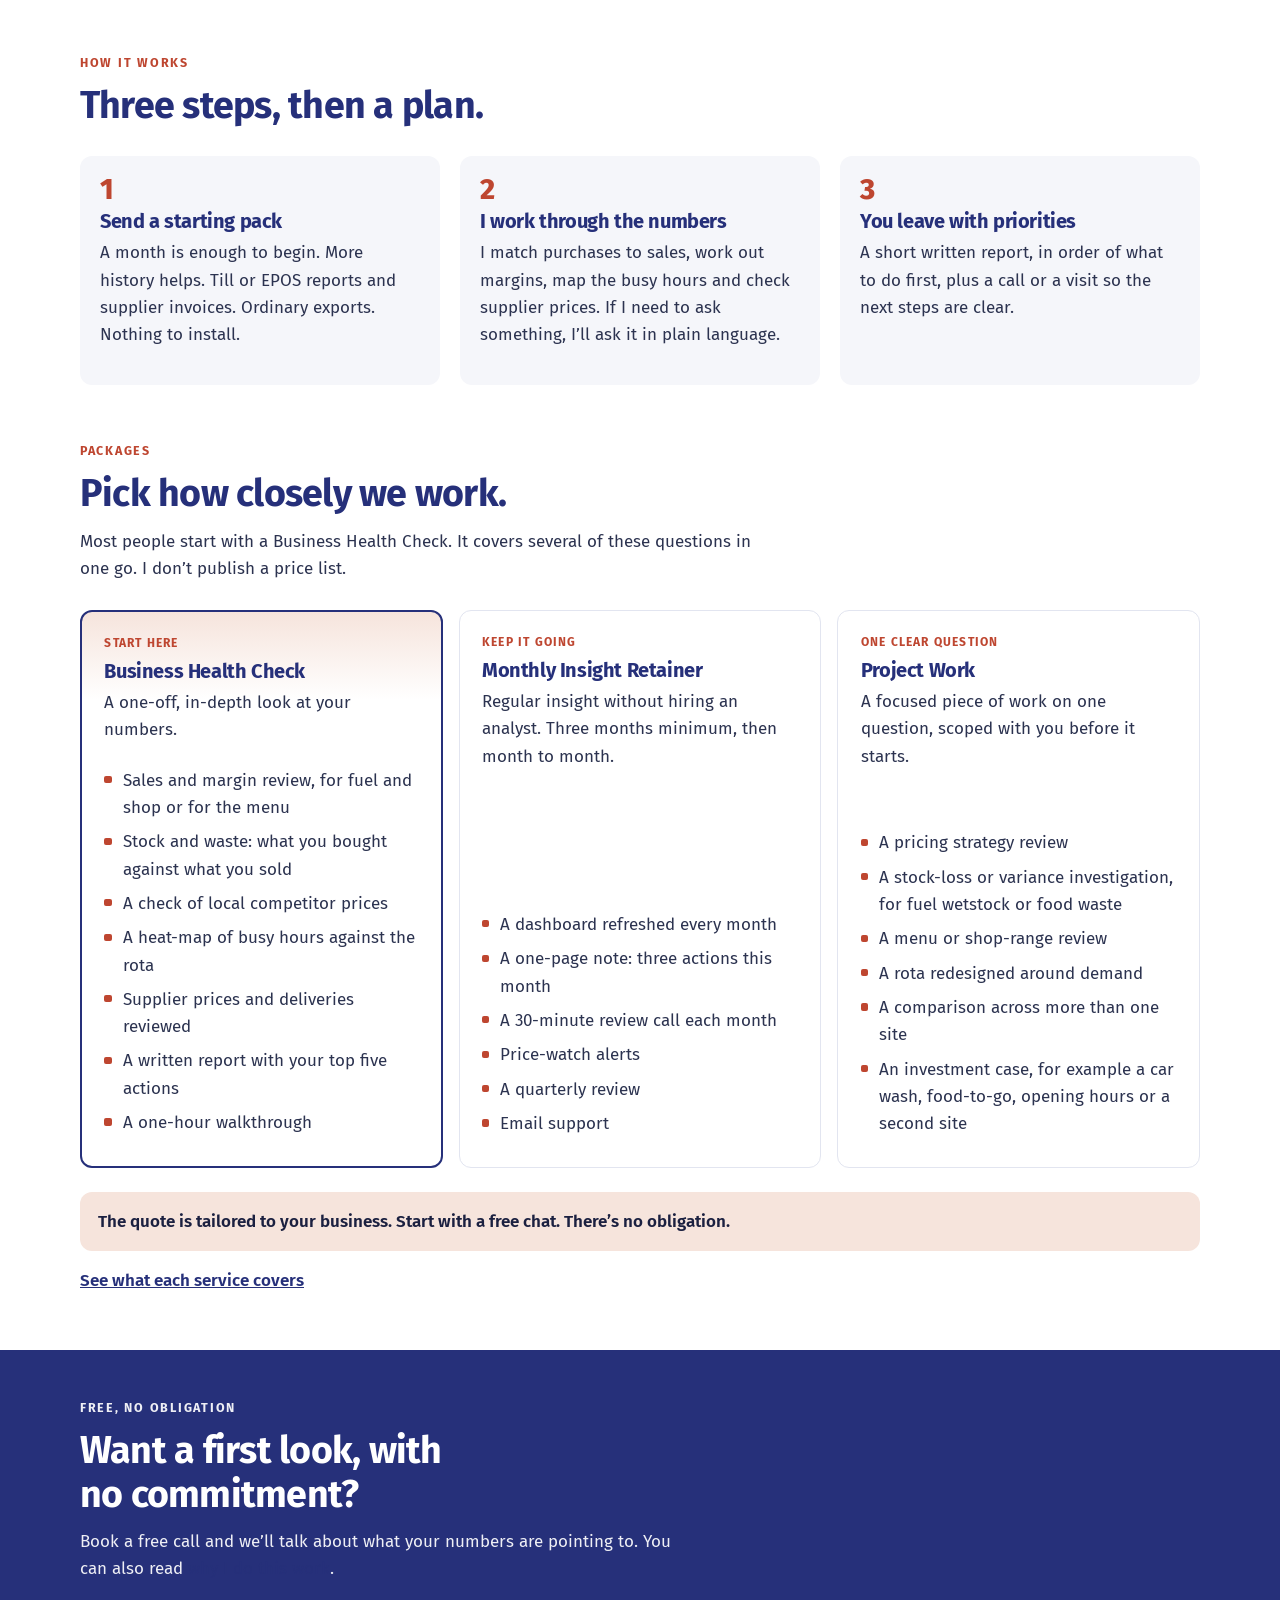
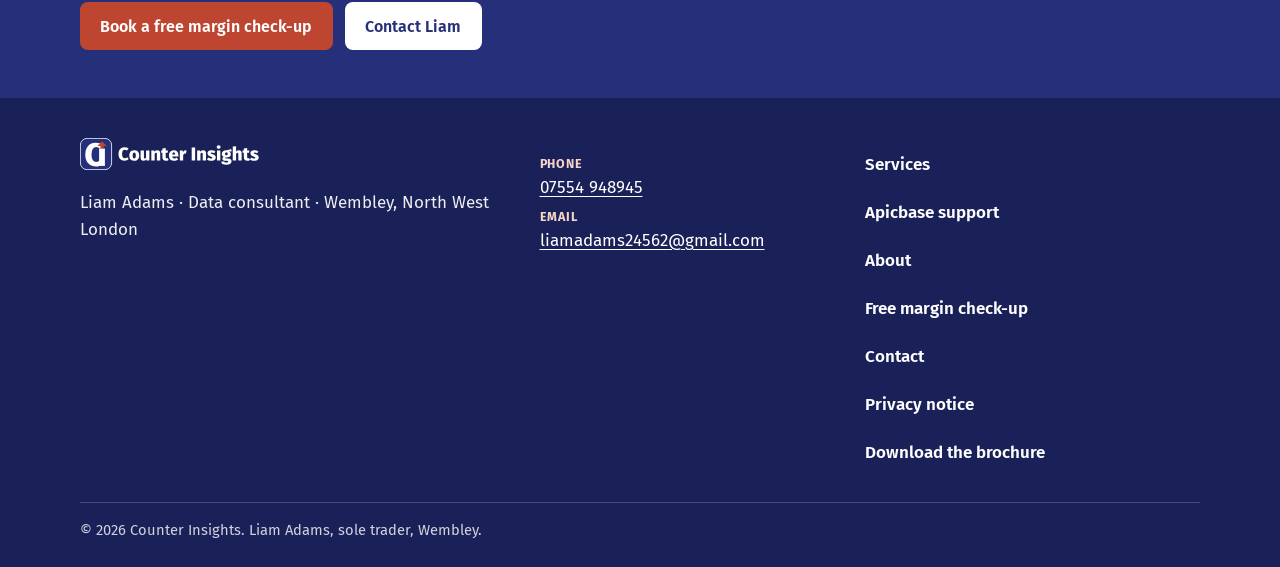
==== commit 339f85b3: "Add the logo, switch the accent to a warm red, and freshen the copy. The header uses a hand-built ba" ====
--- a/index.html
+++ b/index.html
@@ -3,13 +3,13 @@
 <head>
   <meta charset="utf-8">
   <meta name="viewport" content="width=device-width, initial-scale=1">
-  <title>Counter Insights | Protect your margins</title>
-  <meta name="description" content="Data consulting for restaurants, cafés, shops and petrol stations. Turn the till, stock and rota numbers you already have into clear actions. Based in Wembley, North West London.">
+  <title>Counter Insights | The numbers you already have</title>
+  <meta name="description" content="I help restaurants, cafés, shops and petrol stations turn till, stock and rota data into a short list of what to do next. Based in Wembley, North West London.">
   <meta name="author" content="Liam Adams">
   <meta name="theme-color" content="#26307a">
   <link rel="canonical" href="https://counter-insights-website.netlify.app/">
-  <meta property="og:title" content="Counter Insights | Protect your margins">
-  <meta property="og:description" content="Practical data for restaurants, cafés, shops and petrol stations, built from the till reports and supplier invoices you already have.">
+  <meta property="og:title" content="Counter Insights | The numbers you already have">
+  <meta property="og:description" content="Clear next steps from the till, stock and rota data restaurants, cafés, shops and petrol stations already collect.">
   <meta property="og:type" content="website">
   <meta property="og:locale" content="en_GB">
   <meta property="og:site_name" content="Counter Insights">
@@ -17,10 +17,11 @@
   <meta property="og:image" content="https://counter-insights-website.netlify.app/assets/og-image.png">
   <meta property="og:image:width" content="1200">
   <meta property="og:image:height" content="630">
-  <meta property="og:image:alt" content="Counter Insights. Protect your margins behind the counter.">
+  <meta property="og:image:alt" content="Counter Insights. Your till is already keeping score.">
   <meta name="twitter:card" content="summary_large_image">
   <link rel="icon" href="assets/favicon.svg" type="image/svg+xml">
   <link rel="icon" href="assets/favicon-32.png" type="image/png" sizes="32x32">
+  <link rel="icon" href="assets/favicon-16.png" type="image/png" sizes="16x16">
   <link rel="apple-touch-icon" href="assets/apple-touch-icon.png">
   <link rel="stylesheet" href="css/styles.css">
   <script type="application/ld+json">
@@ -28,7 +29,7 @@
     "@context": "https://schema.org",
     "@type": "ProfessionalService",
     "name": "Counter Insights",
-    "description": "Practical data consulting for restaurants, cafés, shops and petrol stations.",
+    "description": "Data consulting that turns the till, stock and rota numbers small businesses already collect into a short list of what to do next.",
     "founder": {
       "@type": "Person",
       "name": "Liam Adams",
@@ -57,11 +58,7 @@
   <header class="site-header">
     <div class="container header-inner">
       <a class="wordmark" href="index.html">
-        <img src="assets/favicon.svg" alt="" width="36" height="36">
-        <span>
-          <span class="wordmark-name">Counter Insights</span>
-          <span class="wordmark-tag">Data consulting · Wembley</span>
-        </span>
+        <img src="assets/logo.svg" alt="Counter Insights" width="235" height="42">
       </a>
       <button class="nav-toggle" type="button" aria-expanded="false" aria-controls="site-nav">
         <span class="nav-toggle-icon" aria-hidden="true"></span>
@@ -84,25 +81,25 @@
     <section class="hero">
       <div class="container hero-grid">
         <div>
-          <p class="eyebrow">For forecourts, restaurants, cafés and shops</p>
-          <h1>Protect your margins behind the counter.</h1>
-          <p class="lede">Practical data made simple for counter-service small businesses – built from the till reports and supplier invoices you already have. No new software, no jargon, just clear actions.</p>
-          <p>Your till, EPOS and supplier invoices record everything: every sale, every delivery, every busy hour. But the reports usually sit unused while you run the business, and big decisions still come down to gut feel. Large chains have analysts for this. Independents usually don’t.</p>
-          <p>That’s where I come in. I’m Liam Adams, a Wembley-based data consultant. I take the numbers you already collect and turn them into a short list of what to do next – where stock and waste are costing you, what really earns its place, and when you need more (or fewer) people on shift.</p>
+          <p class="eyebrow">Restaurants, cafés, shops and petrol stations</p>
+          <h1>Your till is already keeping score.</h1>
+          <p class="lede">I help independent businesses read the numbers they already collect, then turn them into a short list of what to do next. No new software. No jargon.</p>
+          <p>Sales, deliveries and busy hours are sitting in the till and the invoices. Most days those reports stay unused while you run the shift, and the big calls still come from gut feel. Chains have someone for this. Independents usually don’t.</p>
+          <p>I’m Liam Adams, a data consultant in Wembley. I look for where stock and waste are costing you, which lines actually earn their keep, and when the rota has too many people, or too few.</p>
           <div class="actions">
             <a class="button button-primary" href="margin-check.html">Book a free margin check-up</a>
             <a class="button button-secondary" href="assets/counter-insights-brochure.pdf" download>Download the brochure</a>
           </div>
         </div>
         <aside class="hero-panel" aria-label="What the work is built from">
-          <p class="eyebrow">No new software</p>
-          <h2>Your till, invoices and rotas.</h2>
-          <p>I work from standard exports you already have. Summary data only – never card numbers.</p>
+          <p class="eyebrow">Nothing new to install</p>
+          <h2>Bring what you already export.</h2>
+          <p>Ordinary files are enough. I only need summary data. Never card numbers.</p>
           <ul class="ticks">
             <li>Till and EPOS reports</li>
             <li>Supplier invoices and delivery notes</li>
             <li>Rotas or timesheets</li>
-            <li>Bookings, loyalty or delivery-platform reports, where you have them</li>
+            <li>Booking, loyalty or delivery reports, if you use them</li>
           </ul>
         </aside>
       </div>
@@ -113,16 +110,16 @@
         <h2 id="principles-heading" class="visually-hidden">How I work</h2>
         <div class="principle-grid">
           <article class="principle">
-            <h3>Your data, not mine</h3>
-            <p>I work from standard exports of your till/EPOS and supplier invoices.</p>
+            <h3>Your files, not a new system</h3>
+            <p>I work from the till and invoice exports you already download.</p>
           </article>
           <article class="principle">
-            <h3>Practical data made simple</h3>
-            <p>No 40-page reports – just what matters and what to do about it.</p>
+            <h3>Short, useful answers</h3>
+            <p>You get what matters, and what to do about it. Not a 40-page report.</p>
           </article>
           <article class="principle">
-            <h3>Personal service</h3>
-            <p>You deal with me directly, in person across North West London or remotely.</p>
+            <h3>You deal with me</h3>
+            <p>In person across North West London, or remotely if that’s easier.</p>
           </article>
         </div>
       </div>
@@ -132,34 +129,34 @@
       <div class="container">
         <div class="section-head">
           <p class="eyebrow">Who I help</p>
-          <h2 id="who-heading">Forecourts, restaurants, cafés and shops.</h2>
-          <p>The same questions matter whether you sell litres or lattes. If your business records sales, stock or bookings, I can probably help.</p>
+          <h2 id="who-heading">Made for businesses that trade over a counter.</h2>
+          <p>Fuel or coffee, the questions are similar. If you record sales, stock or bookings, I can probably help.</p>
         </div>
         <div class="card-grid two">
           <article class="card card-accent">
-            <h3><a href="services.html#petrol-stations">Forecourts and petrol stations</a></h3>
-            <p>Independent and dealer-run sites where fuel, shop and car wash all need to pull their weight.</p>
-            <ul class="ticks">
-              <li>Fuel deliveries against pump sales</li>
+            <h3><a href="services.html#petrol-stations">Petrol stations</a></h3>
+            <p>Independent and dealer-run sites, where the pumps, the shop and the car wash each need to earn their place.</p>
+            <ul class="ticks">
+              <li>Fuel deliveries set against pump sales</li>
               <li>Pump and shop margins</li>
-              <li>Prices against nearby sites</li>
-              <li>Staffing for peak hours</li>
+              <li>Prices compared with nearby sites</li>
+              <li>Staffing for the busy hours</li>
             </ul>
             <p class="more"><a href="services.html#petrol-stations">Petrol station services</a></p>
           </article>
           <article class="card card-accent">
             <h3><a href="services.html#restaurants">Restaurants and cafés</a></h3>
-            <p>Independent restaurants, cafés and dessert or brunch spots where food cost and labour decide the margin.</p>
+            <p>Independents, including dessert and brunch places, where food cost and labour decide the margin.</p>
             <ul class="ticks">
               <li>Food cost % and waste</li>
-              <li>Menu profitability</li>
-              <li>Prices against local competitors</li>
-              <li>Rotas that match covers</li>
+              <li>Which dishes earn their place</li>
+              <li>Prices compared with nearby competitors</li>
+              <li>Rotas that follow the covers</li>
             </ul>
             <p class="more"><a href="services.html#restaurants">Restaurant and café services</a></p>
           </article>
         </div>
-        <p class="note">Also: convenience stores and independent shops. <a href="services.html#shops">How I help other small businesses</a>.</p>
+        <p class="note">Convenience stores and other independent shops as well. <a href="services.html#shops">How that works for a shop</a>.</p>
       </div>
     </section>
 
@@ -167,23 +164,23 @@
       <div class="container">
         <div class="section-head">
           <p class="eyebrow">How it works</p>
-          <h2 id="how-heading">Three simple steps.</h2>
+          <h2 id="how-heading">Three steps, then a plan.</h2>
         </div>
         <div class="steps">
           <article class="step">
             <span class="step-num">1</span>
-            <h3>Share your data</h3>
-            <p>A month of data to start, more history helps: till/EPOS reports and supplier invoices. Standard exports are fine – there is nothing new to buy or install.</p>
+            <h3>Send a starting pack</h3>
+            <p>A month is enough to begin. More history helps. Till or EPOS reports and supplier invoices. Ordinary exports. Nothing to install.</p>
           </article>
           <article class="step">
             <span class="step-num">2</span>
-            <h3>I do the analysis</h3>
-            <p>I reconcile purchases against sales, work out your margins, map your busy hours and check supplier prices – and ask you any questions in plain terms.</p>
+            <h3>I work through the numbers</h3>
+            <p>I match purchases to sales, work out margins, map the busy hours and check supplier prices. If I need to ask something, I’ll ask it in plain language.</p>
           </article>
           <article class="step">
             <span class="step-num">3</span>
-            <h3>You get a clear action plan</h3>
-            <p>A short written report with your priorities in order, and a walkthrough call or visit so you know exactly what to do next.</p>
+            <h3>You leave with priorities</h3>
+            <p>A short written report, in order of what to do first, plus a call or a visit so the next steps are clear.</p>
           </article>
         </div>
       </div>
@@ -193,61 +190,61 @@
       <div class="container">
         <div class="section-head">
           <p class="eyebrow">Packages</p>
-          <h2 id="packages-heading">Three ways to work together.</h2>
-          <p>Most clients start with a Business Health Check, which covers several of these questions in one go. There is no price list.</p>
+          <h2 id="packages-heading">Pick how closely we work.</h2>
+          <p>Most people start with a Business Health Check. It covers several of these questions in one go. I don’t publish a price list.</p>
         </div>
         <div class="package-grid">
           <article class="package package-featured">
-            <p class="package-kicker">Best place to start</p>
+            <p class="package-kicker">Start here</p>
             <h3>Business Health Check</h3>
-            <p>A one-off, in-depth review of your numbers.</p>
-            <ul class="ticks">
-              <li>Sales and margin review (fuel and shop, or menu)</li>
-              <li>Stock and waste: purchases vs sales</li>
-              <li>Local competitor price check</li>
-              <li>Busy-hours vs rota heat-map</li>
-              <li>Supplier price and delivery review</li>
-              <li>Written report with your top five actions</li>
-              <li>One-hour walkthrough</li>
+            <p>A one-off, in-depth look at your numbers.</p>
+            <ul class="ticks">
+              <li>Sales and margin review, for fuel and shop or for the menu</li>
+              <li>Stock and waste: what you bought against what you sold</li>
+              <li>A check of local competitor prices</li>
+              <li>A heat-map of busy hours against the rota</li>
+              <li>Supplier prices and deliveries reviewed</li>
+              <li>A written report with your top five actions</li>
+              <li>A one-hour walkthrough</li>
             </ul>
           </article>
           <article class="package">
-            <p class="package-kicker">Ongoing insight</p>
+            <p class="package-kicker">Keep it going</p>
             <h3>Monthly Insight Retainer</h3>
-            <p>Regular insight without hiring an analyst. 3-month minimum, then rolling monthly.</p>
-            <ul class="ticks">
-              <li>Dashboard refreshed every month</li>
-              <li>One-page “three actions this month” note</li>
-              <li>30-minute monthly review call</li>
+            <p>Regular insight without hiring an analyst. Three months minimum, then month to month.</p>
+            <ul class="ticks">
+              <li>A dashboard refreshed every month</li>
+              <li>A one-page note: three actions this month</li>
+              <li>A 30-minute review call each month</li>
               <li>Price-watch alerts</li>
-              <li>Quarterly review</li>
+              <li>A quarterly review</li>
               <li>Email support</li>
             </ul>
           </article>
           <article class="package">
-            <p class="package-kicker">Specific questions</p>
+            <p class="package-kicker">One clear question</p>
             <h3>Project Work</h3>
-            <p>A focused deep dive into a specific question, scoped with you first.</p>
-            <ul class="ticks">
-              <li>Pricing strategy review</li>
-              <li>Stock loss or variance investigation – fuel wetstock or food waste</li>
-              <li>Menu or shop range review</li>
-              <li>Rota redesign based on demand</li>
-              <li>Multi-site comparison</li>
-              <li>Investment case – for example a car wash, food-to-go, opening hours or a second site</li>
-            </ul>
-          </article>
-        </div>
-        <p class="price-note">Pricing tailored to your business – get in touch for a free, no-obligation chat.</p>
-        <p class="more"><a href="services.html#seven-services">See the seven services in detail</a></p>
+            <p>A focused piece of work on one question, scoped with you before it starts.</p>
+            <ul class="ticks">
+              <li>A pricing strategy review</li>
+              <li>A stock-loss or variance investigation, for fuel wetstock or food waste</li>
+              <li>A menu or shop-range review</li>
+              <li>A rota redesigned around demand</li>
+              <li>A comparison across more than one site</li>
+              <li>An investment case, for example a car wash, food-to-go, opening hours or a second site</li>
+            </ul>
+          </article>
+        </div>
+        <p class="price-note">The quote is tailored to your business. Start with a free chat. There’s no obligation.</p>
+        <p class="more"><a href="services.html#seven-services">See what each service covers</a></p>
       </div>
     </section>
 
     <section class="cta-band" aria-labelledby="cta-heading">
       <div class="container">
         <p class="eyebrow eyebrow-light">Free, no obligation</p>
-        <h2 id="cta-heading">Let data drive your business’s future.</h2>
-        <p>Book a free, no-obligation call and find out what your numbers are telling you. Or read a bit more about <a href="about.html">why I do this work</a>.</p>
+        <h2 id="cta-heading">Want a first look, with no commitment?</h2>
+        <p>Book a free call and we’ll talk about what your numbers are pointing to. You can also read <a href="about.html">why I do this work</a>.</p>
         <div class="actions">
           <a class="button button-primary" href="margin-check.html">Book a free margin check-up</a>
           <a class="button button-on-navy" href="contact.html">Contact Liam</a>
@@ -259,7 +256,7 @@
   <footer class="site-footer">
     <div class="container footer-grid">
       <div>
-        <p class="footer-brand">Counter Insights</p>
+        <a class="footer-logo" href="index.html"><img src="assets/logo-reversed.svg" alt="Counter Insights" width="179" height="32"></a>
         <p>Liam Adams · Data consultant · Wembley, North West London</p>
       </div>
       <div>
--- a/css/styles.css
+++ b/css/styles.css
@@ -52,12 +52,12 @@
   --ink: #1b2040;
   --body: #2c3350;
   --muted: #3e4662;
-  --magenta: #d6336c;
-  --magenta-dark: #b42359;
+  --red: #be4630;
+  --red-dark: #9c3428;
   --line: #e2e5f0;
   --mist: #f5f6fa;
-  --pink: #fde8ef;
-  --pink-text: #ffb3cb;
+  --red-soft: #f6e4dc;
+  --red-on-navy: #f6d5c8;
   --white: #ffffff;
   --shadow: 0 18px 40px rgba(38, 48, 122, 0.08);
   --radius: 12px;
@@ -144,7 +144,7 @@
   font-weight: 700;
   letter-spacing: 0.08em;
   text-transform: uppercase;
-  color: var(--magenta);
+  color: var(--red);
   margin-bottom: 0.45rem;
 }
 
@@ -161,7 +161,7 @@
 }
 
 a:hover {
-  color: var(--magenta-dark);
+  color: var(--red-dark);
 }
 
 :focus-visible {
@@ -208,7 +208,7 @@
   font-weight: 700;
   letter-spacing: 0.14em;
   text-transform: uppercase;
-  color: var(--magenta);
+  color: var(--red);
 }
 
 .lede {
@@ -262,25 +262,18 @@
 }
 
 .wordmark img {
-  width: 36px;
+  display: block;
   height: 36px;
+  width: auto;
+  max-width: calc(100vw - 7.5rem);
   flex: none;
 }
 
-.wordmark-name {
-  display: block;
-  font-weight: 800;
-  font-size: 1.12rem;
-  letter-spacing: -0.03em;
-  line-height: 1.1;
-}
-
-.wordmark-tag {
-  display: block;
-  margin-top: 0.12rem;
-  font-size: 0.75rem;
-  font-weight: 500;
-  color: var(--muted);
+@media (min-width: 720px) {
+  .wordmark img {
+    height: 42px;
+    max-width: none;
+  }
 }
 
 .nav-toggle {
@@ -329,12 +322,12 @@
 }
 
 .site-nav a:hover {
-  color: var(--magenta-dark);
+  color: var(--red-dark);
 }
 
 .site-nav a[aria-current="page"] {
-  color: var(--magenta);
-  box-shadow: inset 0 -2px 0 var(--magenta);
+  color: var(--red);
+  box-shadow: inset 0 -2px 0 var(--red);
 }
 
 .site-nav a.nav-cta {
@@ -342,13 +335,13 @@
   margin-top: 0.35rem;
   padding: 0.55rem 0.9rem;
   border-radius: 8px;
-  background: var(--magenta);
+  background: var(--red);
   color: var(--white);
   box-shadow: none;
 }
 
 .site-nav a.nav-cta:hover {
-  background: var(--magenta-dark);
+  background: var(--red-dark);
   color: var(--white);
 }
 
@@ -416,10 +409,16 @@
   }
 }
 
-@media (max-width: 380px) {
-  .wordmark-tag {
-    display: none;
-  }
+.footer-logo {
+  display: inline-block;
+  line-height: 0;
+  margin: 0 0 0.65rem;
+}
+
+.footer-logo img {
+  display: block;
+  height: 32px;
+  width: auto;
 }
 
 .hero {
@@ -460,12 +459,12 @@
 }
 
 .button-primary {
-  background: var(--magenta);
+  background: var(--red);
   color: var(--white);
 }
 
 .button-primary:hover {
-  background: var(--magenta-dark);
+  background: var(--red-dark);
   color: var(--white);
 }
 
@@ -486,7 +485,7 @@
 }
 
 .button-on-navy:hover {
-  background: var(--pink);
+  background: var(--red-soft);
   color: var(--navy);
 }
 
@@ -498,7 +497,7 @@
   background: var(--mist);
   border-radius: var(--radius);
   padding: 1.5rem;
-  border-top: 4px solid var(--magenta);
+  border-top: 4px solid var(--red);
 }
 
 .hero-panel h2 {
@@ -530,7 +529,7 @@
 }
 
 .eyebrow-light {
-  color: var(--pink-text);
+  color: var(--red-on-navy);
 }
 
 .band :focus-visible,
@@ -572,7 +571,7 @@
 }
 
 .card-accent {
-  border-top: 4px solid var(--magenta);
+  border-top: 4px solid var(--red);
 }
 
 .card h3 a {
@@ -581,7 +580,7 @@
 }
 
 .card h3 a:hover {
-  color: var(--magenta-dark);
+  color: var(--red-dark);
 }
 
 .ticks,
@@ -607,11 +606,11 @@
   width: 0.45rem;
   height: 0.45rem;
   border-radius: 2px;
-  background: var(--magenta);
+  background: var(--red);
 }
 
 .band .ticks li::before {
-  background: var(--pink-text);
+  background: var(--red-on-navy);
 }
 
 .more {
@@ -643,7 +642,7 @@
   font-size: 1.8rem;
   font-weight: 800;
   letter-spacing: -0.04em;
-  color: var(--magenta);
+  color: var(--red);
   line-height: 1;
 }
 
@@ -659,7 +658,7 @@
 
 .package-featured {
   border: 2px solid var(--navy);
-  background: linear-gradient(180deg, var(--pink) 0, var(--white) 5.5rem);
+  background: linear-gradient(180deg, var(--red-soft) 0, var(--white) 5.5rem);
 }
 
 .package-kicker {
@@ -668,7 +667,7 @@
   font-weight: 700;
   letter-spacing: 0.1em;
   text-transform: uppercase;
-  color: var(--magenta);
+  color: var(--red);
 }
 
 .package p {
@@ -683,7 +682,7 @@
 .price-note {
   margin: 1.5rem 0 0;
   padding: 1rem 1.15rem;
-  background: var(--pink);
+  background: var(--red-soft);
   border-radius: var(--radius);
   color: var(--ink);
   font-weight: 600;
@@ -732,7 +731,7 @@
 .quote {
   margin: 1.5rem 0;
   padding: 0.2rem 0 0.2rem 1rem;
-  border-left: 4px solid var(--magenta);
+  border-left: 4px solid var(--red);
   font-size: 1.25rem;
   font-weight: 500;
   color: var(--navy);
@@ -755,7 +754,7 @@
 }
 
 .site-footer .contact-list span {
-  color: var(--pink-text);
+  color: var(--red-on-navy);
 }
 
 .split-text > * + * {
@@ -807,7 +806,7 @@
   font-weight: 700;
   letter-spacing: 0.08em;
   text-transform: uppercase;
-  color: var(--magenta);
+  color: var(--red);
 }
 
 .form {
@@ -831,7 +830,7 @@
 }
 
 .req {
-  color: var(--magenta);
+  color: var(--red);
 }
 
 input,
@@ -866,7 +865,7 @@
 input:user-invalid,
 select:user-invalid,
 textarea:user-invalid {
-  border-color: var(--magenta);
+  border-color: var(--red);
 }
 
 .check {
@@ -879,7 +878,7 @@
   width: 1.25rem;
   height: 1.25rem;
   margin-top: 0.2rem;
-  accent-color: var(--magenta);
+  accent-color: var(--red);
 }
 
 .form .button {
@@ -922,7 +921,7 @@
 }
 
 .site-footer a:hover {
-  color: var(--pink-text);
+  color: var(--red-on-navy);
 }
 
 .footer-nav {
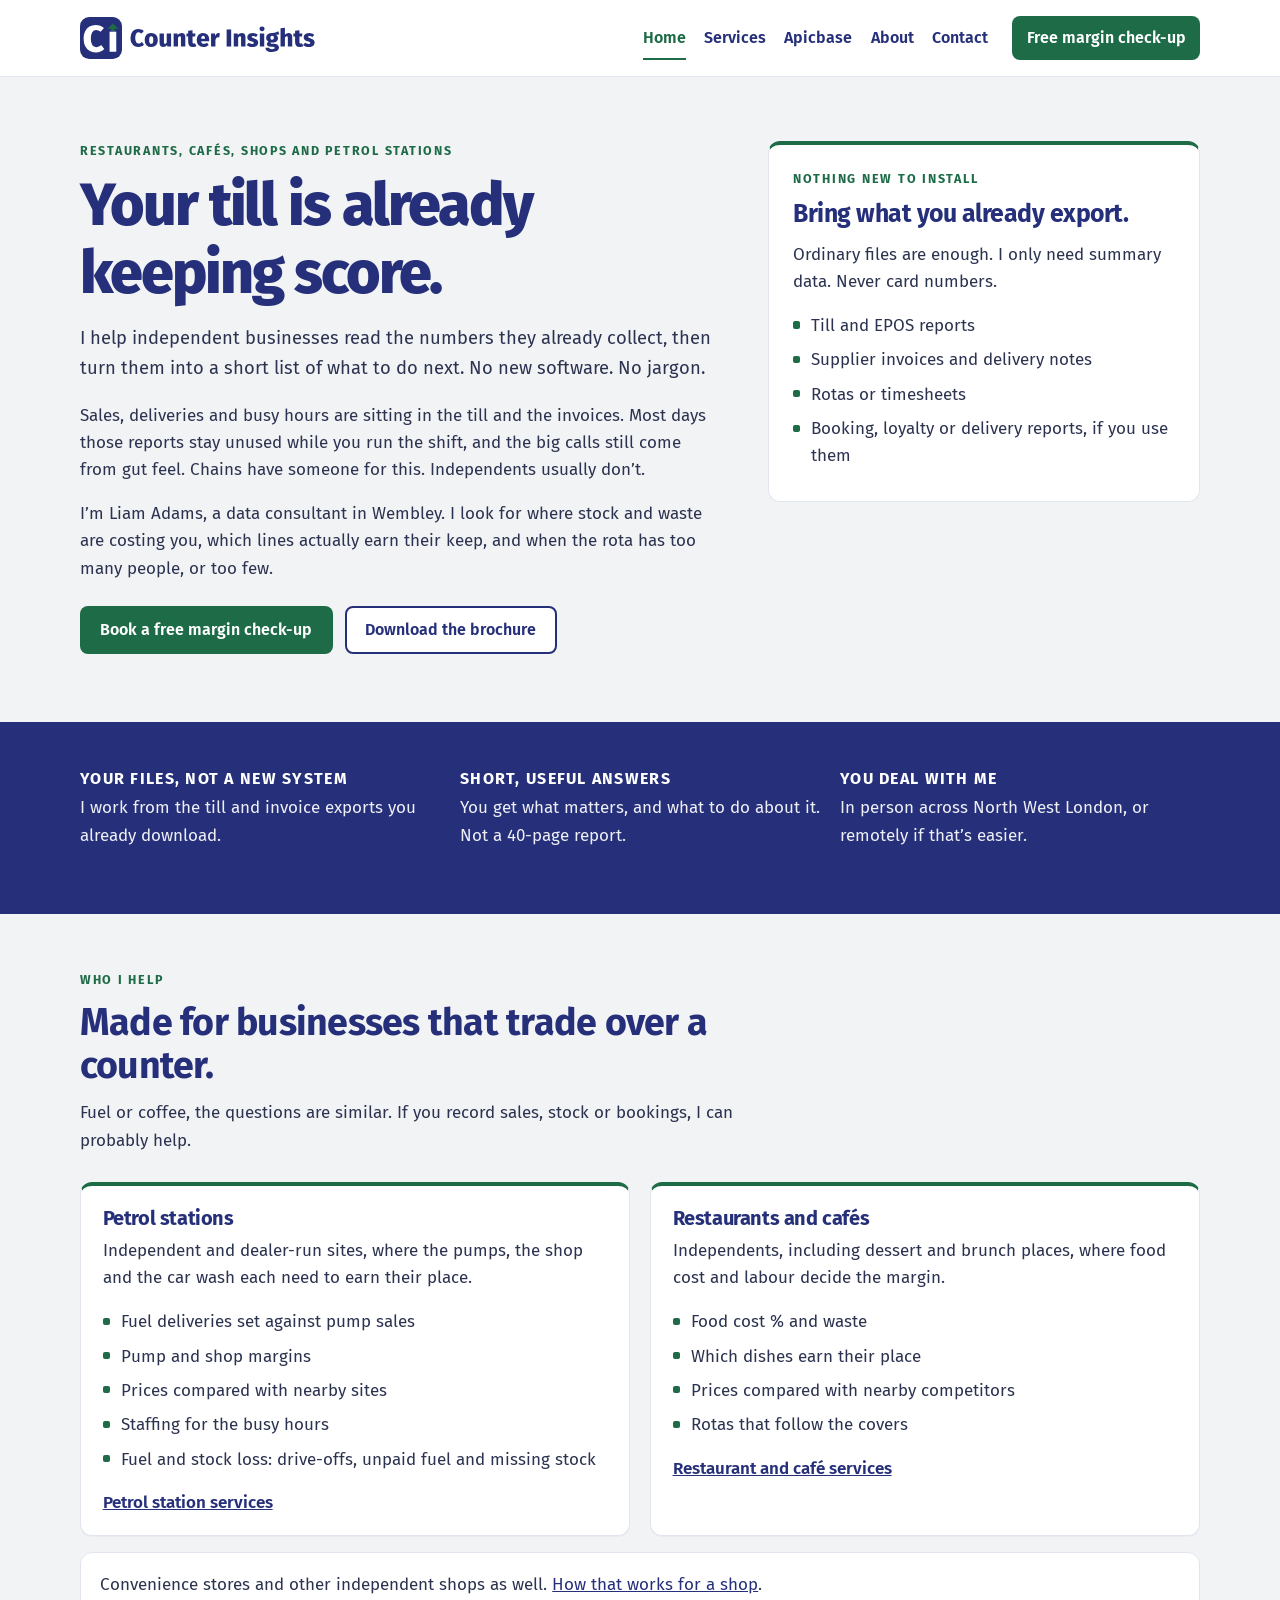
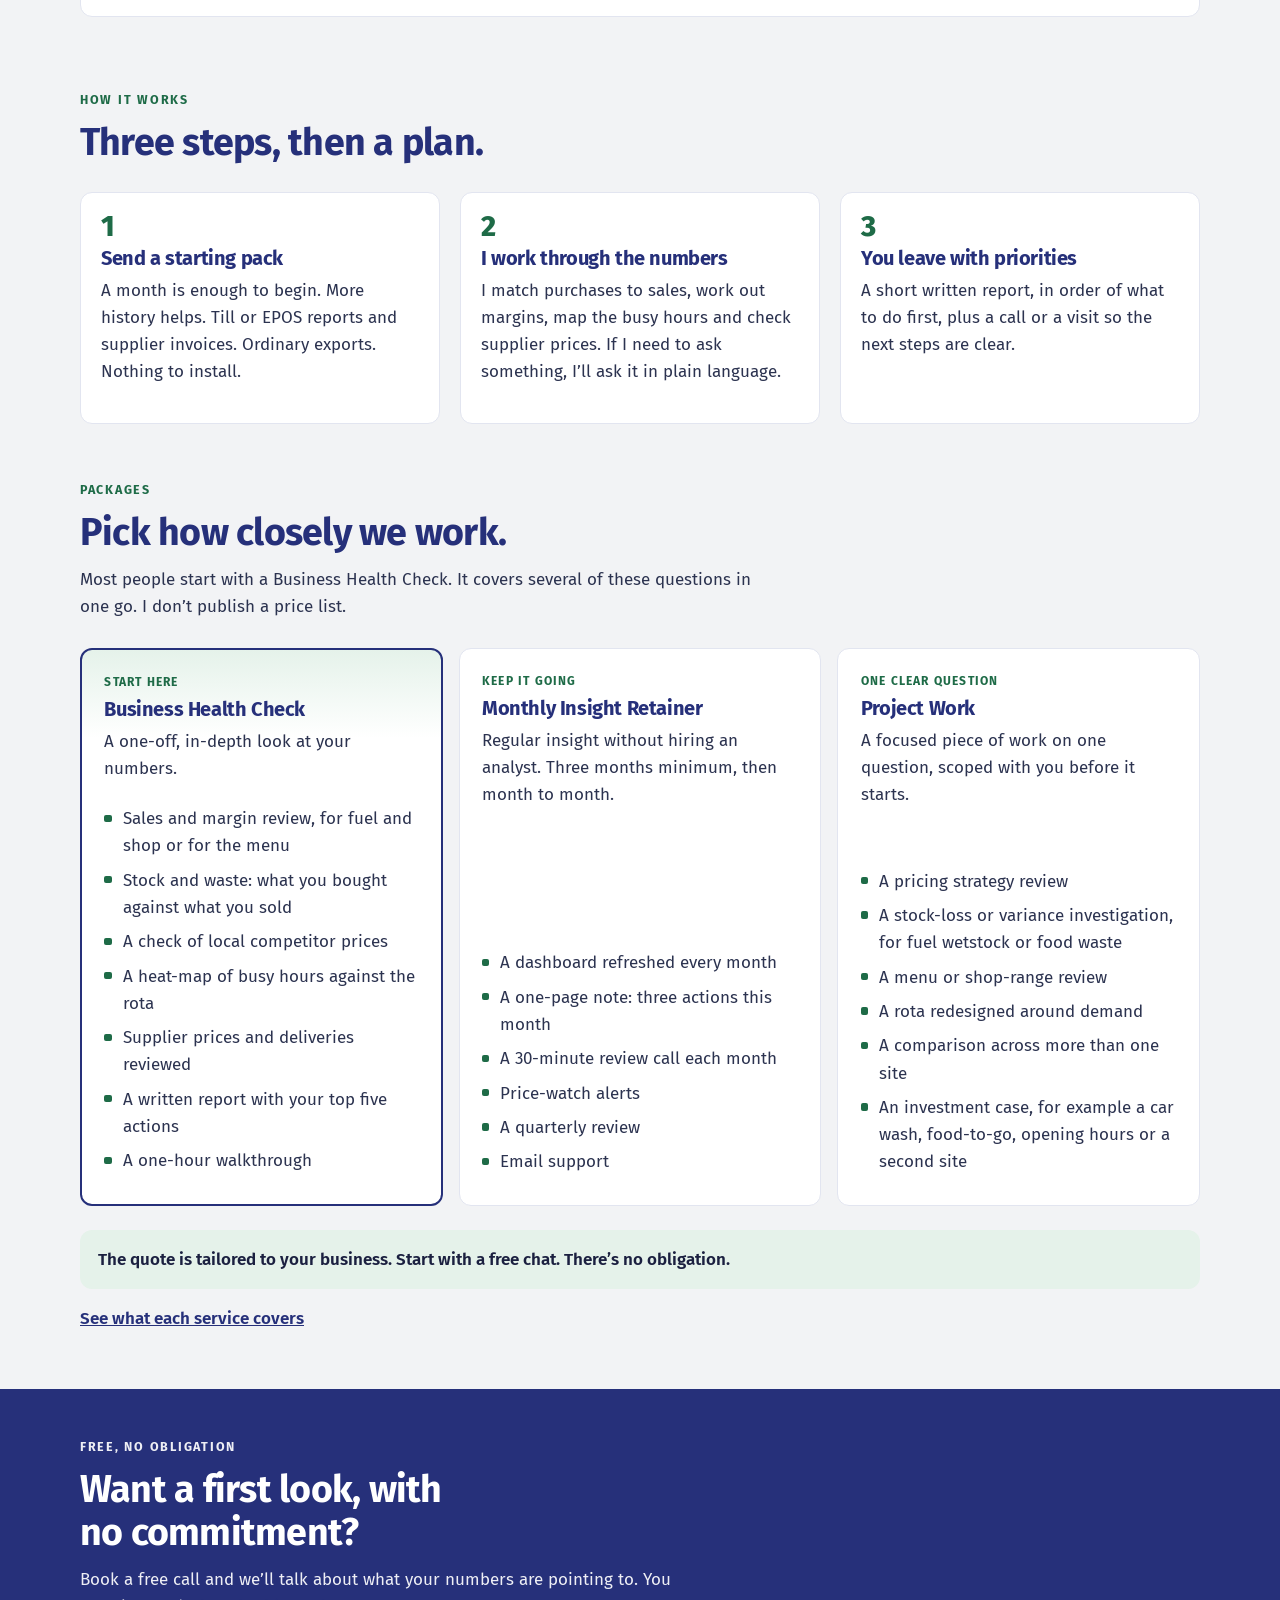
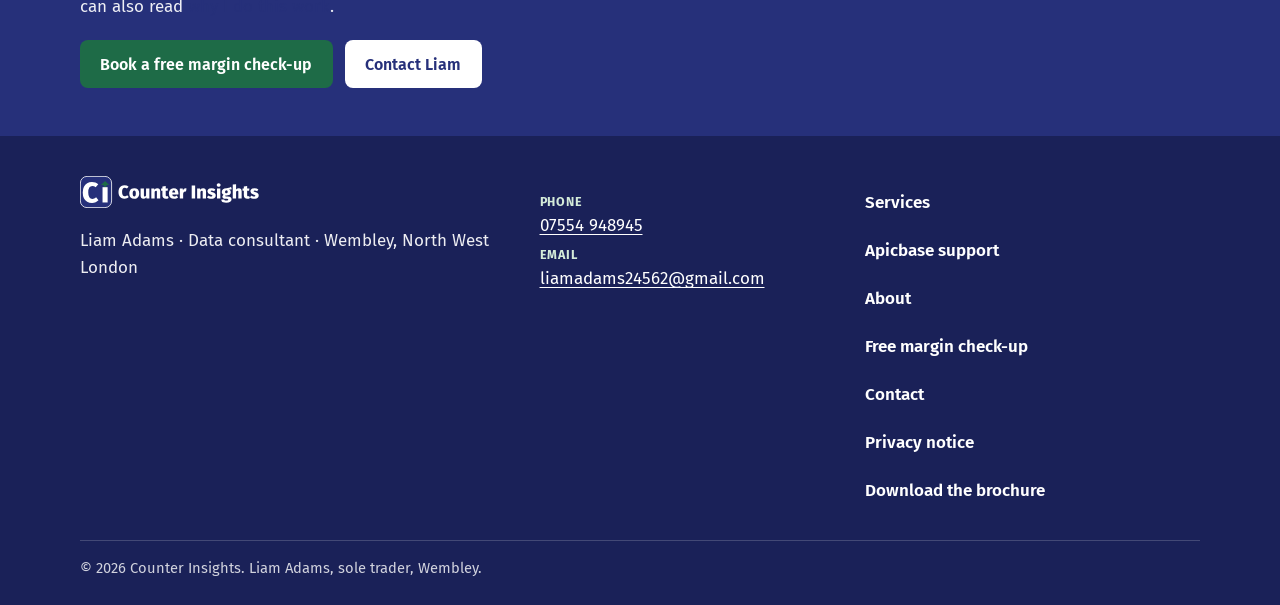
==== commit 18419b93: "Add a Fuel and Stock Loss Check-up to the services page. The new card covers drive-offs, unpaid fuel" ====
--- a/index.html
+++ b/index.html
@@ -141,6 +141,7 @@
               <li>Pump and shop margins</li>
               <li>Prices compared with nearby sites</li>
               <li>Staffing for the busy hours</li>
+              <li>Fuel and stock loss: drive-offs, unpaid fuel and missing stock</li>
             </ul>
             <p class="more"><a href="services.html#petrol-stations">Petrol station services</a></p>
           </article>
--- a/css/styles.css
+++ b/css/styles.css
@@ -52,12 +52,13 @@
   --ink: #1b2040;
   --body: #2c3350;
   --muted: #3e4662;
-  --red: #be4630;
-  --red-dark: #9c3428;
+  --green: #1e6b47;
+  --green-dark: #145233;
   --line: #e2e5f0;
+  --page: #f2f3f5;
   --mist: #f5f6fa;
-  --red-soft: #f6e4dc;
-  --red-on-navy: #f6d5c8;
+  --green-soft: #e5f2ea;
+  --green-on-navy: #d4ebd9;
   --white: #ffffff;
   --shadow: 0 18px 40px rgba(38, 48, 122, 0.08);
   --radius: 12px;
@@ -93,7 +94,7 @@
   font-size: 1.0625rem;
   line-height: 1.6;
   color: var(--body);
-  background: var(--white);
+  background: var(--page);
 }
 
 img {
@@ -144,7 +145,7 @@
   font-weight: 700;
   letter-spacing: 0.08em;
   text-transform: uppercase;
-  color: var(--red);
+  color: var(--green);
   margin-bottom: 0.45rem;
 }
 
@@ -161,7 +162,7 @@
 }
 
 a:hover {
-  color: var(--red-dark);
+  color: var(--green-dark);
 }
 
 :focus-visible {
@@ -208,7 +209,7 @@
   font-weight: 700;
   letter-spacing: 0.14em;
   text-transform: uppercase;
-  color: var(--red);
+  color: var(--green);
 }
 
 .lede {
@@ -233,9 +234,13 @@
 .site-header {
   position: sticky;
   top: 0;
-  z-index: 40;
+  z-index: 100;
   background: var(--white);
   border-bottom: 1px solid var(--line);
+}
+
+.site-header.is-scrolled {
+  box-shadow: 0 8px 20px rgba(27, 32, 64, 0.08);
 }
 
 .header-inner {
@@ -322,12 +327,12 @@
 }
 
 .site-nav a:hover {
-  color: var(--red-dark);
+  color: var(--green-dark);
 }
 
 .site-nav a[aria-current="page"] {
-  color: var(--red);
-  box-shadow: inset 0 -2px 0 var(--red);
+  color: var(--green);
+  box-shadow: inset 0 -2px 0 var(--green);
 }
 
 .site-nav a.nav-cta {
@@ -335,13 +340,13 @@
   margin-top: 0.35rem;
   padding: 0.55rem 0.9rem;
   border-radius: 8px;
-  background: var(--red);
+  background: var(--green);
   color: var(--white);
   box-shadow: none;
 }
 
 .site-nav a.nav-cta:hover {
-  background: var(--red-dark);
+  background: var(--green-dark);
   color: var(--white);
 }
 
@@ -459,12 +464,12 @@
 }
 
 .button-primary {
-  background: var(--red);
+  background: var(--green);
   color: var(--white);
 }
 
 .button-primary:hover {
-  background: var(--red-dark);
+  background: var(--green-dark);
   color: var(--white);
 }
 
@@ -485,7 +490,7 @@
 }
 
 .button-on-navy:hover {
-  background: var(--red-soft);
+  background: var(--green-soft);
   color: var(--navy);
 }
 
@@ -494,10 +499,11 @@
 }
 
 .hero-panel {
-  background: var(--mist);
+  background: var(--white);
+  border: 1px solid var(--line);
   border-radius: var(--radius);
   padding: 1.5rem;
-  border-top: 4px solid var(--red);
+  border-top: 4px solid var(--green);
 }
 
 .hero-panel h2 {
@@ -529,7 +535,7 @@
 }
 
 .eyebrow-light {
-  color: var(--red-on-navy);
+  color: var(--green-on-navy);
 }
 
 .band :focus-visible,
@@ -571,7 +577,7 @@
 }
 
 .card-accent {
-  border-top: 4px solid var(--red);
+  border-top: 4px solid var(--green);
 }
 
 .card h3 a {
@@ -580,7 +586,7 @@
 }
 
 .card h3 a:hover {
-  color: var(--red-dark);
+  color: var(--green-dark);
 }
 
 .ticks,
@@ -606,11 +612,11 @@
   width: 0.45rem;
   height: 0.45rem;
   border-radius: 2px;
-  background: var(--red);
+  background: var(--green);
 }
 
 .band .ticks li::before {
-  background: var(--red-on-navy);
+  background: var(--green-on-navy);
 }
 
 .more {
@@ -622,7 +628,8 @@
 .note {
   margin-top: 1rem;
   padding: 1.1rem 1.2rem;
-  background: var(--mist);
+  background: var(--white);
+  border: 1px solid var(--line);
   border-radius: var(--radius);
 }
 
@@ -632,7 +639,8 @@
 
 .step {
   padding: 1.25rem;
-  background: var(--mist);
+  background: var(--white);
+  border: 1px solid var(--line);
   border-radius: var(--radius);
 }
 
@@ -642,7 +650,7 @@
   font-size: 1.8rem;
   font-weight: 800;
   letter-spacing: -0.04em;
-  color: var(--red);
+  color: var(--green);
   line-height: 1;
 }
 
@@ -658,7 +666,7 @@
 
 .package-featured {
   border: 2px solid var(--navy);
-  background: linear-gradient(180deg, var(--red-soft) 0, var(--white) 5.5rem);
+  background: linear-gradient(180deg, var(--green-soft) 0, var(--white) 5.5rem);
 }
 
 .package-kicker {
@@ -667,7 +675,7 @@
   font-weight: 700;
   letter-spacing: 0.1em;
   text-transform: uppercase;
-  color: var(--red);
+  color: var(--green);
 }
 
 .package p {
@@ -682,7 +690,7 @@
 .price-note {
   margin: 1.5rem 0 0;
   padding: 1rem 1.15rem;
-  background: var(--red-soft);
+  background: var(--green-soft);
   border-radius: var(--radius);
   color: var(--ink);
   font-weight: 600;
@@ -731,7 +739,7 @@
 .quote {
   margin: 1.5rem 0;
   padding: 0.2rem 0 0.2rem 1rem;
-  border-left: 4px solid var(--red);
+  border-left: 4px solid var(--green);
   font-size: 1.25rem;
   font-weight: 500;
   color: var(--navy);
@@ -754,7 +762,7 @@
 }
 
 .site-footer .contact-list span {
-  color: var(--red-on-navy);
+  color: var(--green-on-navy);
 }
 
 .split-text > * + * {
@@ -806,7 +814,7 @@
   font-weight: 700;
   letter-spacing: 0.08em;
   text-transform: uppercase;
-  color: var(--red);
+  color: var(--green);
 }
 
 .form {
@@ -830,7 +838,7 @@
 }
 
 .req {
-  color: var(--red);
+  color: var(--green);
 }
 
 input,
@@ -865,7 +873,7 @@
 input:user-invalid,
 select:user-invalid,
 textarea:user-invalid {
-  border-color: var(--red);
+  border-color: var(--green);
 }
 
 .check {
@@ -878,7 +886,7 @@
   width: 1.25rem;
   height: 1.25rem;
   margin-top: 0.2rem;
-  accent-color: var(--red);
+  accent-color: var(--green);
 }
 
 .form .button {
@@ -921,7 +929,7 @@
 }
 
 .site-footer a:hover {
-  color: var(--red-on-navy);
+  color: var(--green-on-navy);
 }
 
 .footer-nav {
@@ -956,7 +964,7 @@
 }
 
 [id] {
-  scroll-margin-top: 5.5rem;
+  scroll-margin-top: calc(var(--header) + 0.85rem);
 }
 
 @media (min-width: 720px) {
